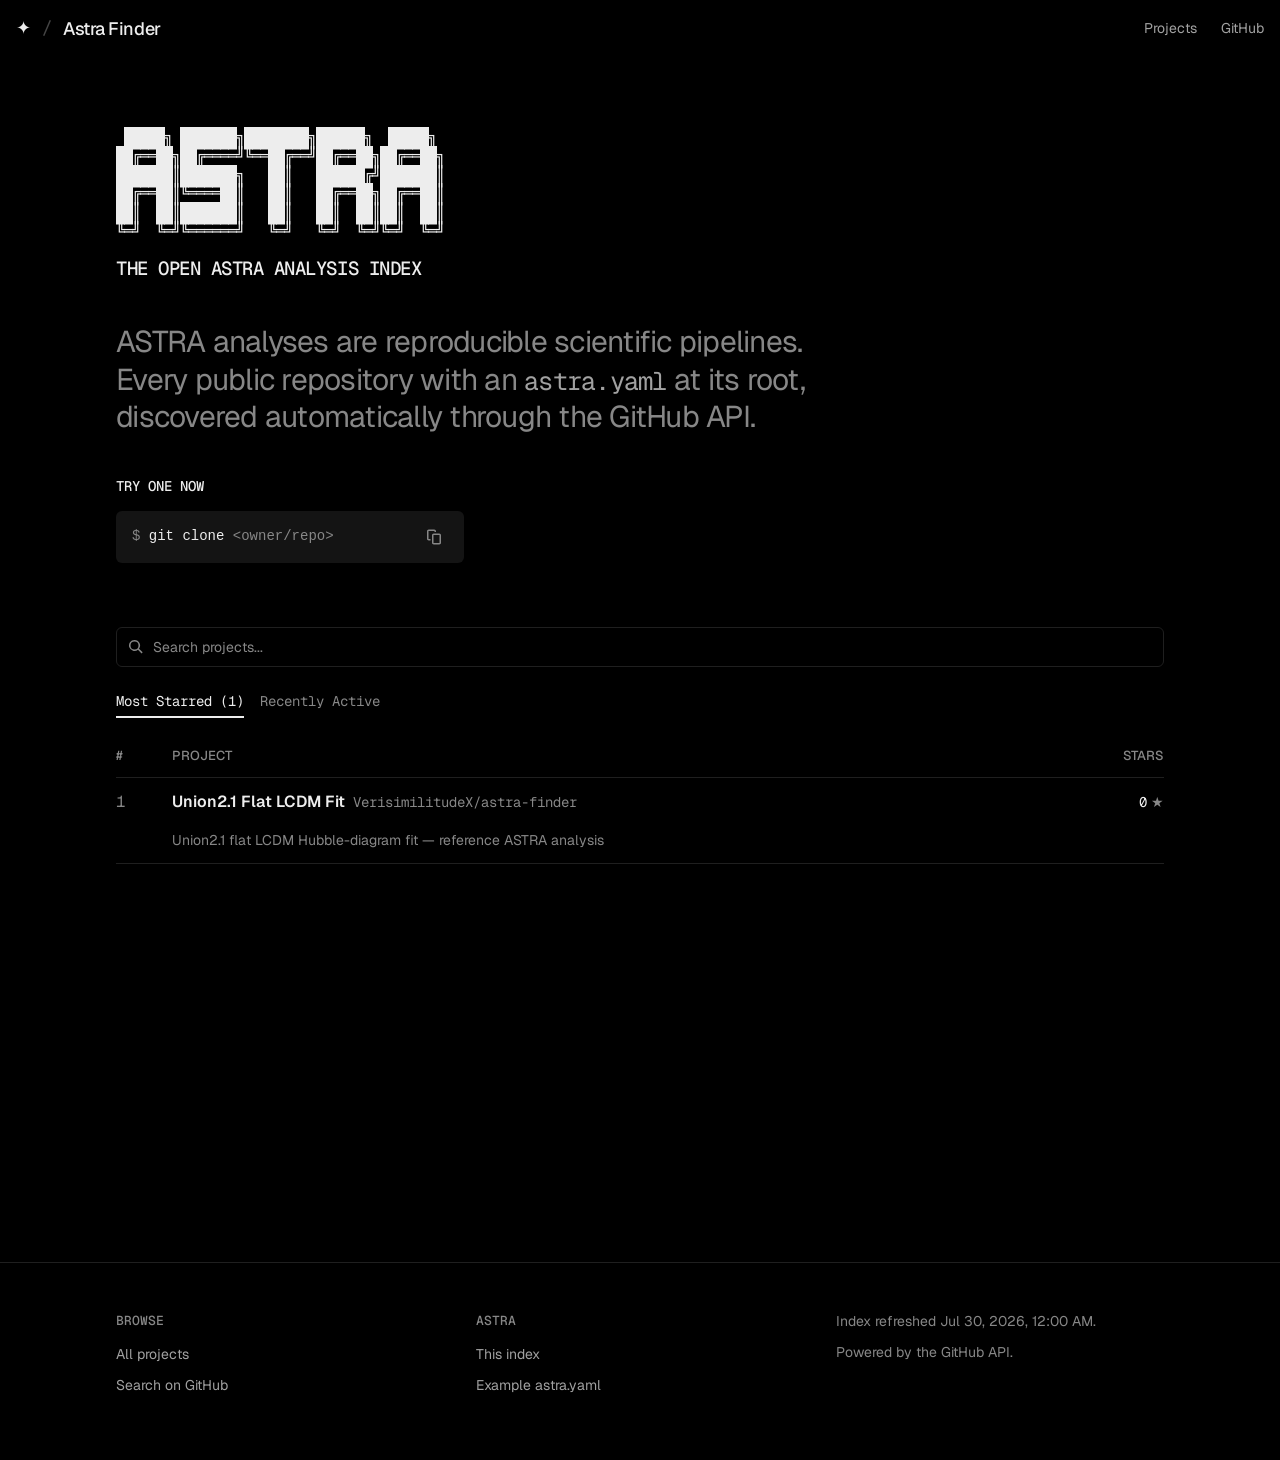
==== site/index.html @ 25e43027 "Add ASTRA Finder: skills.sh-style directory of astra.yaml repos Static site (site/) styled after ski" ====
<!doctype html>
<html lang="en" class="dark">
<head>
  <meta charset="utf-8">
  <meta name="viewport" content="width=device-width, initial-scale=1">
  <title>ASTRA Finder — The Open ASTRA Analysis Index</title>
  <meta name="description" content="Discover every public GitHub repository with an astra.yaml — reproducible, decision-tracked scientific analyses.">
  <link rel="preconnect" href="https://fonts.googleapis.com">
  <link rel="preconnect" href="https://fonts.gstatic.com" crossorigin>
  <link href="https://fonts.googleapis.com/css2?family=Geist:wght@400;500;600;700&family=Geist+Mono:wght@400;500;600&family=Fira+Mono:wght@400;500&display=swap" rel="stylesheet">
  <link rel="stylesheet" href="style.css">
  <link rel="icon" href="data:image/svg+xml,<svg xmlns='http://www.w3.org/2000/svg' viewBox='0 0 16 16'><text y='13' font-size='13'>✦</text></svg>">
</head>
<body>
  <header class="site-header">
    <div class="header-inner">
      <div class="header-left">
        <span class="header-mark" aria-hidden="true">✦</span>
        <span class="header-slash" aria-hidden="true">
          <svg height="16" viewBox="0 0 16 16" width="16"><path fill-rule="evenodd" clip-rule="evenodd" d="M4.01526 15.3939L4.3107 14.7046L10.3107 0.704556L10.6061 0.0151978L11.9849 0.606077L11.6894 1.29544L5.68942 15.2954L5.39398 15.9848L4.01526 15.3939Z" fill="currentColor"></path></svg>
        </span>
        <a class="header-title" href="./">Astra Finder</a>
      </div>
      <nav class="header-nav">
        <a href="#projects">Projects</a>
        <a href="https://github.com/VerisimilitudeX/astra-finder" target="_blank" rel="noopener">GitHub</a>
      </nav>
    </div>
  </header>

  <main class="page">
    <section class="hero">
      <div class="hero-brand">
        <pre class="ascii" aria-label="ASTRA">
 █████╗ ███████╗████████╗██████╗  █████╗
██╔══██╗██╔════╝╚══██╔══╝██╔══██╗██╔══██╗
███████║███████╗   ██║   ██████╔╝███████║
██╔══██║╚════██║   ██║   ██╔══██╗██╔══██║
██║  ██║███████║   ██║   ██║  ██║██║  ██║
╚═╝  ╚═╝╚══════╝   ╚═╝   ╚═╝  ╚═╝╚═╝  ╚═╝</pre>
        <p class="hero-tagline">The Open ASTRA Analysis Index</p>
      </div>

      <p class="hero-description">ASTRA analyses are reproducible scientific pipelines. Every public repository with an <code>astra.yaml</code> at its root, discovered automatically through the GitHub&nbsp;API.</p>

      <div class="hero-try">
        <h2 class="section-label">Try one now</h2>
        <div class="cmd-box" id="cmd-box" title="Copy to clipboard">
          <code><span class="cmd-dollar">$</span><span class="cmd-text">git clone</span><span class="cmd-arg">&lt;owner/repo&gt;</span></code>
          <button class="copy-btn" id="copy-btn" aria-label="Copy to clipboard">
            <svg viewBox="0 0 16 16" height="16" width="16"><path fill="currentColor" fill-rule="evenodd" d="M2.75.5C1.78.5 1 1.28 1 2.25v7.5c0 .97.78 1.75 1.75 1.75H4.5V10H2.75a.25.25 0 0 1-.25-.25v-7.5c0-.14.11-.25.25-.25h5.5c.14 0 .25.11.25.25V3H10v-.75C10 1.28 9.22.5 8.25.5zm5 4C6.78 4.5 6 5.28 6 6.25v7.5c0 .97.78 1.75 1.75 1.75h5.5c.97 0 1.75-.78 1.75-1.75v-7.5c0-.97-.78-1.75-1.75-1.75zM7.5 6.25c0-.14.11-.25.25-.25h5.5c.14 0 .25.11.25.25v7.5q-.02.23-.25.25h-5.5a.25.25 0 0 1-.25-.25z" clip-rule="evenodd"/></svg>
          </button>
        </div>
      </div>
    </section>

    <section class="board" id="projects">
      <div class="search-wrap">
        <svg class="search-icon" viewBox="0 0 16 16" height="16" width="16"><path fill="currentColor" fill-rule="evenodd" d="M6.5 1a5.5 5.5 0 1 0 3.454 9.779l3.634 3.633 1.06-1.06-3.633-3.634A5.5 5.5 0 0 0 6.5 1M2.5 6.5a4 4 0 1 1 8 0 4 4 0 0 1-8 0" clip-rule="evenodd"/></svg>
        <input type="search" id="search" placeholder="Search projects..." autocomplete="off" spellcheck="false">
      </div>

      <div class="tabs" role="tablist">
        <button class="tab active" data-sort="stars" role="tab" aria-selected="true">Most Starred <span id="count-all"></span></button>
        <button class="tab" data-sort="updated" role="tab" aria-selected="false">Recently Active</button>
      </div>

      <div class="board-body">
        <div class="board-head">
          <span class="col-rank">#</span>
          <span class="col-name">Project</span>
          <span class="col-stat">Stars</span>
        </div>
        <ol class="rows" id="rows"></ol>
        <p class="empty" id="empty" hidden>No projects match your search.</p>
      </div>
    </section>
  </main>

  <footer class="site-footer">
    <div class="footer-inner">
      <div class="footer-col">
        <h3>Browse</h3>
        <a href="#projects">All projects</a>
        <a href="https://github.com/search?q=filename%3Aastra.yaml+path%3A%2F&type=code" target="_blank" rel="noopener">Search on GitHub</a>
      </div>
      <div class="footer-col">
        <h3>ASTRA</h3>
        <a href="https://github.com/VerisimilitudeX/astra-finder" target="_blank" rel="noopener">This index</a>
        <a href="https://github.com/VerisimilitudeX/astra-finder/blob/master/astra.yaml" target="_blank" rel="noopener">Example astra.yaml</a>
      </div>
      <div class="footer-col footer-meta">
        <p>Index refreshed <span id="refreshed">—</span>.</p>
        <p>Powered by the GitHub API.</p>
      </div>
    </div>
  </footer>

  <script src="app.js"></script>
</body>
</html>
---- site/style.css ----
/* Geist dark palette (Vercel design system), as used by skills.sh */
:root {
  --bg: #000;
  --fg: #ededed;
  --gray-100: #1a1a1a;
  --gray-200: #1f1f1f;
  --gray-300: #292929;
  --gray-400: #2e2e2e;
  --gray-500: #454545;
  --gray-600: #878787;
  --gray-900: #a1a1a1;
  --border: var(--gray-200);
  --font-sans: "Geist", ui-sans-serif, system-ui, sans-serif;
  --font-mono: "Geist Mono", ui-monospace, SFMono-Regular, Menlo, monospace;
}

* { box-sizing: border-box; }

html { color-scheme: dark; }

body {
  margin: 0;
  background: var(--bg);
  color: var(--fg);
  font-family: var(--font-sans);
  font-size: 16px;
  line-height: 1.5;
  -webkit-font-smoothing: antialiased;
  text-rendering: optimizeLegibility;
}

a { color: inherit; text-decoration: none; }

/* ---------- header ---------- */

.site-header {
  position: sticky;
  top: 0;
  z-index: 50;
  background: var(--bg);
}

.header-inner {
  display: flex;
  height: 56px;
  align-items: center;
  justify-content: space-between;
  padding: 0 16px;
  gap: 24px;
}

.header-left { display: flex; align-items: center; gap: 8px; }

.header-mark { font-size: 18px; line-height: 1; }

.header-slash { color: var(--gray-500); display: inline-flex; }

.header-title {
  font-weight: 500;
  letter-spacing: -0.025em;
  font-size: 18px;
}

.header-nav { display: flex; align-items: center; gap: 24px; }

.header-nav a {
  font-size: 14px;
  color: var(--gray-900);
  transition: color 0.15s ease;
}

.header-nav a:hover { color: var(--fg); }

/* ---------- layout ---------- */

.page {
  max-width: 1080px;
  margin: 0 auto;
  padding: 48px 16px 96px;
}

/* ---------- hero ---------- */

.hero {
  display: flex;
  flex-direction: column;
  gap: 40px;
  padding: 24px 0 64px;
}

.hero-brand { display: flex; flex-direction: column; gap: 14px; }

.ascii {
  margin: 0;
  font-family: "Fira Mono", var(--font-mono);
  font-size: 15px;
  line-height: 125%;
  letter-spacing: -1px;
  color: var(--fg);
  white-space: pre;
  user-select: none;
  animation: fade-up 0.6s ease both;
}

.hero-tagline {
  margin: 0;
  font-family: var(--font-mono);
  font-size: 19px;
  font-weight: 500;
  letter-spacing: -0.025em;
  text-transform: uppercase;
  animation: fade-up 0.6s ease 0.08s both;
}

.hero-description {
  margin: 0;
  max-width: 720px;
  color: var(--gray-600);
  font-size: 30px;
  line-height: 1.25;
  letter-spacing: -0.025em;
  text-wrap: balance;
  animation: fade-up 0.6s ease 0.16s both;
}

.hero-description code {
  font-family: var(--font-mono);
  font-size: 0.85em;
  color: var(--gray-900);
}

.hero-try { animation: fade-up 0.6s ease 0.24s both; }

.section-label {
  margin: 0 0 14px;
  font-family: var(--font-mono);
  font-size: 14px;
  font-weight: 500;
  text-transform: uppercase;
}

.cmd-box {
  background: color-mix(in srgb, var(--gray-100) 80%, transparent);
  border-radius: 6px;
  padding: 12px 16px;
  font-family: var(--font-mono);
  font-size: 14px;
  display: flex;
  align-items: center;
  justify-content: space-between;
  gap: 16px;
  width: 100%;
  max-width: 348px;
  cursor: pointer;
}

.cmd-box code { display: flex; align-items: center; white-space: nowrap; overflow: hidden; }

.cmd-dollar { color: var(--gray-600); }

.cmd-text { margin-left: 1ch; }

.cmd-arg { margin-left: 1ch; color: var(--gray-600); }

.copy-btn {
  display: inline-flex;
  padding: 6px;
  border: 0;
  border-radius: 4px;
  background: none;
  color: var(--gray-600);
  cursor: pointer;
  transition: color 0.15s ease;
}

.copy-btn:hover { color: var(--fg); }

.copy-btn.copied { color: #00bb7f; }

/* ---------- leaderboard ---------- */

.search-wrap {
  position: relative;
  margin-bottom: 24px;
}

.search-icon {
  position: absolute;
  left: 12px;
  top: 50%;
  transform: translateY(-50%);
  color: var(--gray-600);
  pointer-events: none;
}

#search {
  width: 100%;
  background: none;
  border: 1px solid var(--border);
  border-radius: 6px;
  color: var(--fg);
  font-family: var(--font-sans);
  font-size: 14px;
  padding: 10px 12px 10px 36px;
  outline: none;
  transition: border-color 0.15s ease;
}

#search::placeholder { color: var(--gray-600); }

#search:focus { border-color: var(--gray-500); }

.tabs {
  display: flex;
  gap: 16px;
  margin-bottom: 16px;
  font-family: var(--font-mono);
  font-size: 14px;
}

.tab {
  background: none;
  border: 0;
  padding: 0 0 4px;
  font: inherit;
  color: var(--gray-600);
  border-bottom: 2px solid transparent;
  cursor: pointer;
  transition: color 0.15s ease;
}

.tab:hover { color: var(--fg); }

.tab.active {
  color: var(--fg);
  border-bottom-color: var(--fg);
}

.board-body { min-height: 400px; }

.board-head {
  display: grid;
  grid-template-columns: 40px 1fr 96px;
  gap: 16px;
  border-bottom: 1px solid var(--border);
  padding: 12px 0;
  font-size: 13px;
  font-weight: 500;
  text-transform: uppercase;
  color: var(--gray-600);
}

.col-stat { text-align: right; }

.rows { list-style: none; margin: 0; padding: 0; }

.row {
  display: grid;
  grid-template-columns: 40px 1fr 96px;
  gap: 16px;
  align-items: center;
  padding: 12px 0;
  border-bottom: 1px solid var(--border);
  transition: background-color 0.15s ease;
}

.row:hover { background: color-mix(in srgb, var(--gray-100) 30%, transparent); }

.row-rank {
  font-family: var(--font-mono);
  color: var(--gray-600);
}

.row-main { min-width: 0; display: flex; align-items: baseline; gap: 8px; }

.row-name {
  margin: 0;
  font-size: 16px;
  font-weight: 600;
  white-space: nowrap;
  overflow: hidden;
  text-overflow: ellipsis;
}

.row-repo {
  margin: 0;
  font-family: var(--font-mono);
  font-size: 14px;
  color: var(--gray-600);
  white-space: nowrap;
  overflow: hidden;
  text-overflow: ellipsis;
}

.row-desc {
  grid-column: 2;
  margin: 0;
  font-size: 14px;
  color: var(--gray-600);
  white-space: nowrap;
  overflow: hidden;
  text-overflow: ellipsis;
}

.row-stat {
  font-family: var(--font-mono);
  font-size: 14px;
  text-align: right;
  color: var(--fg);
}

.row-stat .unit { color: var(--gray-600); margin-left: 0.5ch; }

.empty {
  padding: 48px 0;
  text-align: center;
  color: var(--gray-600);
  font-family: var(--font-mono);
  font-size: 14px;
}

/* ---------- footer ---------- */

.site-footer {
  border-top: 1px solid var(--border);
  margin-top: 32px;
}

.footer-inner {
  max-width: 1080px;
  margin: 0 auto;
  padding: 48px 16px 64px;
  display: grid;
  grid-template-columns: repeat(auto-fit, minmax(180px, 1fr));
  gap: 32px;
}

.footer-col { display: flex; flex-direction: column; gap: 10px; }

.footer-col h3 {
  margin: 0 0 4px;
  font-size: 13px;
  font-weight: 500;
  text-transform: uppercase;
  color: var(--gray-600);
  font-family: var(--font-mono);
}

.footer-col a {
  font-size: 14px;
  color: var(--gray-900);
  transition: color 0.15s ease;
}

.footer-col a:hover { color: var(--fg); }

.footer-meta p { margin: 0; font-size: 14px; color: var(--gray-600); }

/* ---------- motion ---------- */

@keyframes fade-up {
  from { opacity: 0; transform: translateY(8px); }
  to { opacity: 1; transform: none; }
}

@media (prefers-reduced-motion: reduce) {
  .ascii, .hero-tagline, .hero-description, .hero-try { animation: none; }
}

/* ---------- responsive ---------- */

@media (max-width: 640px) {
  .ascii { font-size: 9px; }
  .hero-tagline { font-size: 15px; }
  .hero-description { font-size: 22px; }
  .board-head { display: none; }
  .row { grid-template-columns: 28px 1fr 64px; gap: 12px; }
  .row-main { flex-direction: column; gap: 2px; }
}
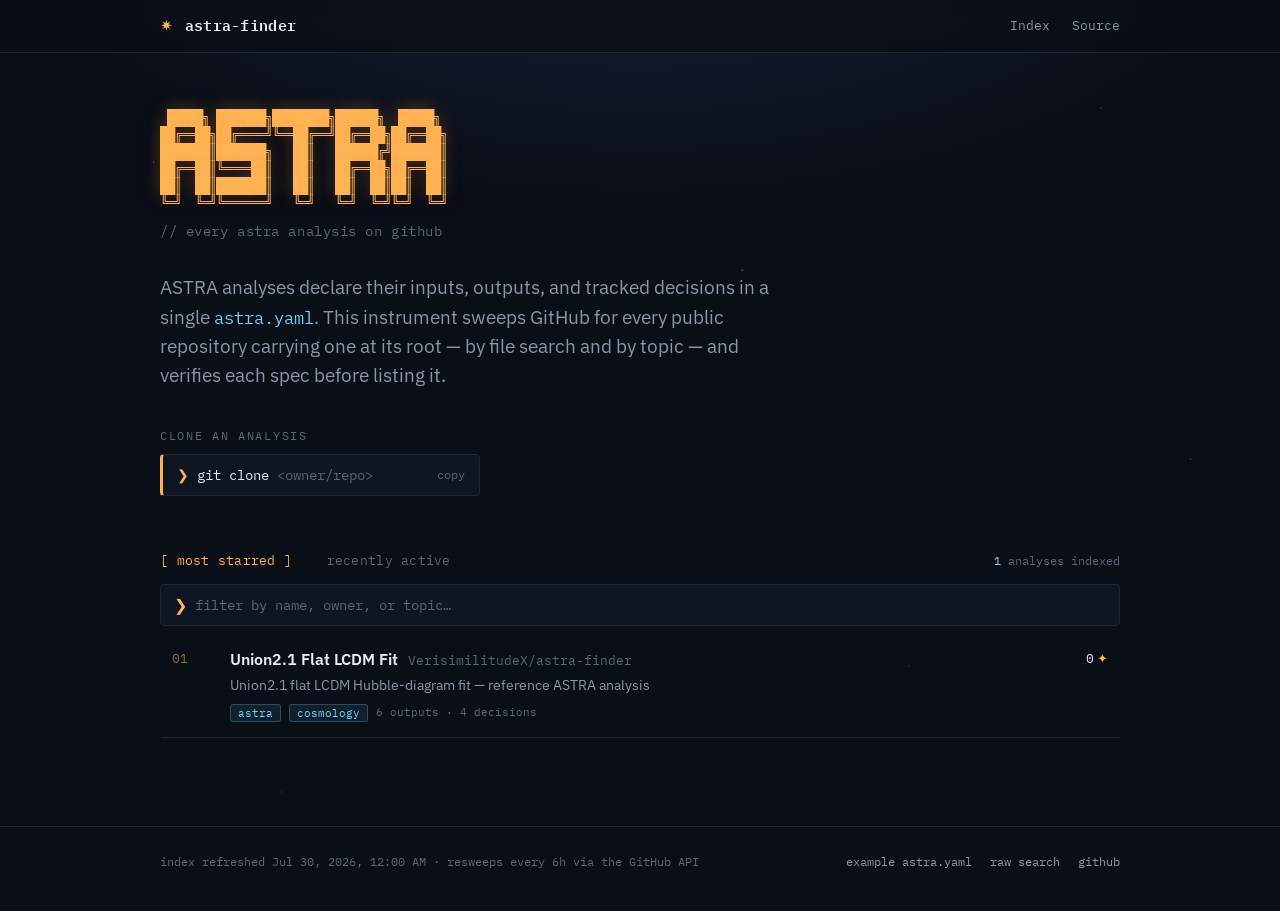
==== commit abbf2113: "Redesign with original identity; add GitHub topics support Replace the Vercel-derived look with an o" ====
--- a/site/index.html
+++ b/site/index.html
@@ -1,98 +1,76 @@
 <!doctype html>
-<html lang="en" class="dark">
+<html lang="en">
 <head>
   <meta charset="utf-8">
   <meta name="viewport" content="width=device-width, initial-scale=1">
-  <title>ASTRA Finder — The Open ASTRA Analysis Index</title>
-  <meta name="description" content="Discover every public GitHub repository with an astra.yaml — reproducible, decision-tracked scientific analyses.">
+  <title>ASTRA Finder — every ASTRA analysis on GitHub</title>
+  <meta name="description" content="A sweep of GitHub for every public repository carrying an astra.yaml at its root — reproducible, decision-tracked scientific analyses.">
   <link rel="preconnect" href="https://fonts.googleapis.com">
   <link rel="preconnect" href="https://fonts.gstatic.com" crossorigin>
-  <link href="https://fonts.googleapis.com/css2?family=Geist:wght@400;500;600;700&family=Geist+Mono:wght@400;500;600&family=Fira+Mono:wght@400;500&display=swap" rel="stylesheet">
+  <link href="https://fonts.googleapis.com/css2?family=IBM+Plex+Mono:wght@400;500;600&family=IBM+Plex+Sans:wght@400;500;600&display=swap" rel="stylesheet">
   <link rel="stylesheet" href="style.css">
-  <link rel="icon" href="data:image/svg+xml,<svg xmlns='http://www.w3.org/2000/svg' viewBox='0 0 16 16'><text y='13' font-size='13'>✦</text></svg>">
+  <link rel="icon" href="data:image/svg+xml,<svg xmlns='http://www.w3.org/2000/svg' viewBox='0 0 16 16'><text y='13' font-size='13'>✴</text></svg>">
 </head>
 <body>
   <header class="site-header">
     <div class="header-inner">
-      <div class="header-left">
-        <span class="header-mark" aria-hidden="true">✦</span>
-        <span class="header-slash" aria-hidden="true">
-          <svg height="16" viewBox="0 0 16 16" width="16"><path fill-rule="evenodd" clip-rule="evenodd" d="M4.01526 15.3939L4.3107 14.7046L10.3107 0.704556L10.6061 0.0151978L11.9849 0.606077L11.6894 1.29544L5.68942 15.2954L5.39398 15.9848L4.01526 15.3939Z" fill="currentColor"></path></svg>
-        </span>
-        <a class="header-title" href="./">Astra Finder</a>
-      </div>
+      <a class="wordmark" href="./"><span class="wordmark-glyph">✴</span> astra-finder</a>
       <nav class="header-nav">
-        <a href="#projects">Projects</a>
-        <a href="https://github.com/VerisimilitudeX/astra-finder" target="_blank" rel="noopener">GitHub</a>
+        <a href="#observations">Index</a>
+        <a href="https://github.com/VerisimilitudeX/astra-finder" target="_blank" rel="noopener">Source</a>
       </nav>
     </div>
   </header>
 
   <main class="page">
     <section class="hero">
-      <div class="hero-brand">
-        <pre class="ascii" aria-label="ASTRA">
+      <pre class="ascii" aria-label="ASTRA">
  █████╗ ███████╗████████╗██████╗  █████╗
 ██╔══██╗██╔════╝╚══██╔══╝██╔══██╗██╔══██╗
 ███████║███████╗   ██║   ██████╔╝███████║
 ██╔══██║╚════██║   ██║   ██╔══██╗██╔══██║
 ██║  ██║███████║   ██║   ██║  ██║██║  ██║
 ╚═╝  ╚═╝╚══════╝   ╚═╝   ╚═╝  ╚═╝╚═╝  ╚═╝</pre>
-        <p class="hero-tagline">The Open ASTRA Analysis Index</p>
-      </div>
+      <p class="hero-tagline">// every astra analysis on github</p>
 
-      <p class="hero-description">ASTRA analyses are reproducible scientific pipelines. Every public repository with an <code>astra.yaml</code> at its root, discovered automatically through the GitHub&nbsp;API.</p>
+      <p class="hero-description">ASTRA analyses declare their inputs, outputs, and tracked decisions in a single <code>astra.yaml</code>. This instrument sweeps GitHub for every public repository carrying one at its root — by file search and by topic — and verifies each spec before listing it.</p>
 
-      <div class="hero-try">
-        <h2 class="section-label">Try one now</h2>
-        <div class="cmd-box" id="cmd-box" title="Copy to clipboard">
-          <code><span class="cmd-dollar">$</span><span class="cmd-text">git clone</span><span class="cmd-arg">&lt;owner/repo&gt;</span></code>
-          <button class="copy-btn" id="copy-btn" aria-label="Copy to clipboard">
-            <svg viewBox="0 0 16 16" height="16" width="16"><path fill="currentColor" fill-rule="evenodd" d="M2.75.5C1.78.5 1 1.28 1 2.25v7.5c0 .97.78 1.75 1.75 1.75H4.5V10H2.75a.25.25 0 0 1-.25-.25v-7.5c0-.14.11-.25.25-.25h5.5c.14 0 .25.11.25.25V3H10v-.75C10 1.28 9.22.5 8.25.5zm5 4C6.78 4.5 6 5.28 6 6.25v7.5c0 .97.78 1.75 1.75 1.75h5.5c.97 0 1.75-.78 1.75-1.75v-7.5c0-.97-.78-1.75-1.75-1.75zM7.5 6.25c0-.14.11-.25.25-.25h5.5c.14 0 .25.11.25.25v7.5q-.02.23-.25.25h-5.5a.25.25 0 0 1-.25-.25z" clip-rule="evenodd"/></svg>
-          </button>
-        </div>
+      <div class="hero-clone">
+        <span class="clone-label">clone an analysis</span>
+        <button class="cmd-box" id="cmd-box" title="Copy to clipboard">
+          <code><span class="cmd-prompt">❯</span> git clone <span class="cmd-arg">&lt;owner/repo&gt;</span></code>
+          <span class="copy-hint" id="copy-hint">copy</span>
+        </button>
       </div>
     </section>
 
-    <section class="board" id="projects">
-      <div class="search-wrap">
-        <svg class="search-icon" viewBox="0 0 16 16" height="16" width="16"><path fill="currentColor" fill-rule="evenodd" d="M6.5 1a5.5 5.5 0 1 0 3.454 9.779l3.634 3.633 1.06-1.06-3.633-3.634A5.5 5.5 0 0 0 6.5 1M2.5 6.5a4 4 0 1 1 8 0 4 4 0 0 1-8 0" clip-rule="evenodd"/></svg>
-        <input type="search" id="search" placeholder="Search projects..." autocomplete="off" spellcheck="false">
+    <section class="board" id="observations">
+      <div class="board-bar">
+        <div class="tabs" role="tablist">
+          <button class="tab active" data-sort="stars" role="tab" aria-selected="true">most starred</button>
+          <button class="tab" data-sort="updated" role="tab" aria-selected="false">recently active</button>
+        </div>
+        <span class="board-count"><span id="count-all">0</span> analyses indexed</span>
       </div>
 
-      <div class="tabs" role="tablist">
-        <button class="tab active" data-sort="stars" role="tab" aria-selected="true">Most Starred <span id="count-all"></span></button>
-        <button class="tab" data-sort="updated" role="tab" aria-selected="false">Recently Active</button>
+      <div class="search-wrap">
+        <span class="search-prompt" aria-hidden="true">❯</span>
+        <input type="search" id="search" placeholder="filter by name, owner, or topic…" autocomplete="off" spellcheck="false">
       </div>
 
-      <div class="board-body">
-        <div class="board-head">
-          <span class="col-rank">#</span>
-          <span class="col-name">Project</span>
-          <span class="col-stat">Stars</span>
-        </div>
-        <ol class="rows" id="rows"></ol>
-        <p class="empty" id="empty" hidden>No projects match your search.</p>
-      </div>
+      <ol class="rows" id="rows"></ol>
+      <p class="empty" id="empty" hidden>no analyses match — clear the filter to see the full index.</p>
     </section>
   </main>
 
   <footer class="site-footer">
     <div class="footer-inner">
-      <div class="footer-col">
-        <h3>Browse</h3>
-        <a href="#projects">All projects</a>
-        <a href="https://github.com/search?q=filename%3Aastra.yaml+path%3A%2F&type=code" target="_blank" rel="noopener">Search on GitHub</a>
-      </div>
-      <div class="footer-col">
-        <h3>ASTRA</h3>
-        <a href="https://github.com/VerisimilitudeX/astra-finder" target="_blank" rel="noopener">This index</a>
-        <a href="https://github.com/VerisimilitudeX/astra-finder/blob/master/astra.yaml" target="_blank" rel="noopener">Example astra.yaml</a>
-      </div>
-      <div class="footer-col footer-meta">
-        <p>Index refreshed <span id="refreshed">—</span>.</p>
-        <p>Powered by the GitHub API.</p>
-      </div>
+      <span>index refreshed <span id="refreshed">—</span> · resweeps every 6h via the GitHub API</span>
+      <span class="footer-links">
+        <a href="https://github.com/VerisimilitudeX/astra-finder/blob/master/astra.yaml" target="_blank" rel="noopener">example astra.yaml</a>
+        <a href="https://github.com/search?q=filename%3Aastra.yaml+path%3A%2F&type=code" target="_blank" rel="noopener">raw search</a>
+        <a href="https://github.com/VerisimilitudeX/astra-finder" target="_blank" rel="noopener">github</a>
+      </span>
     </div>
   </footer>
 
--- a/site/style.css
+++ b/site/style.css
@@ -1,35 +1,47 @@
-/* Geist dark palette (Vercel design system), as used by skills.sh */
+/* ASTRA Finder — observatory-terminal aesthetic.
+   Deep-space navy, amber signal accent, IBM Plex type. */
 :root {
-  --bg: #000;
-  --fg: #ededed;
-  --gray-100: #1a1a1a;
-  --gray-200: #1f1f1f;
-  --gray-300: #292929;
-  --gray-400: #2e2e2e;
-  --gray-500: #454545;
-  --gray-600: #878787;
-  --gray-900: #a1a1a1;
-  --border: var(--gray-200);
-  --font-sans: "Geist", ui-sans-serif, system-ui, sans-serif;
-  --font-mono: "Geist Mono", ui-monospace, SFMono-Regular, Menlo, monospace;
+  --bg: #0a0e17;
+  --panel: #0f1522;
+  --panel-2: #131b2c;
+  --ink: #e8edf4;
+  --muted: #8b96a8;
+  --faint: #5b6678;
+  --line: #1d2537;
+  --accent: #ffb454;
+  --accent-dim: #8a6a3a;
+  --cyan: #6cd3ff;
+  --mono: "IBM Plex Mono", ui-monospace, SFMono-Regular, Menlo, monospace;
+  --sans: "IBM Plex Sans", ui-sans-serif, system-ui, sans-serif;
 }
 
 * { box-sizing: border-box; }
 
-html { color-scheme: dark; }
+html { color-scheme: dark; scroll-behavior: smooth; }
 
 body {
   margin: 0;
-  background: var(--bg);
-  color: var(--fg);
-  font-family: var(--font-sans);
+  color: var(--ink);
+  font-family: var(--sans);
   font-size: 16px;
-  line-height: 1.5;
+  line-height: 1.55;
   -webkit-font-smoothing: antialiased;
-  text-rendering: optimizeLegibility;
+  background:
+    radial-gradient(1px 1px at 12% 18%, #ffffff66 0, transparent 100%),
+    radial-gradient(1px 1px at 34% 62%, #ffffff40 0, transparent 100%),
+    radial-gradient(1.5px 1.5px at 58% 30%, #ffffff4d 0, transparent 100%),
+    radial-gradient(1px 1px at 71% 74%, #ffffff33 0, transparent 100%),
+    radial-gradient(1px 1px at 86% 12%, #ffffff59 0, transparent 100%),
+    radial-gradient(1.5px 1.5px at 93% 51%, #ffffff35 0, transparent 100%),
+    radial-gradient(1px 1px at 22% 88%, #ffffff38 0, transparent 100%),
+    radial-gradient(900px 420px at 50% -10%, #16213a 0, transparent 70%),
+    var(--bg);
+  background-attachment: fixed;
 }
 
 a { color: inherit; text-decoration: none; }
+
+code { font-family: var(--mono); }
 
 /* ---------- header ---------- */
 
@@ -37,324 +49,339 @@
   position: sticky;
   top: 0;
   z-index: 50;
-  background: var(--bg);
+  border-bottom: 1px solid var(--line);
+  background: color-mix(in srgb, var(--bg) 86%, transparent);
+  backdrop-filter: blur(6px);
 }
 
 .header-inner {
-  display: flex;
-  height: 56px;
+  max-width: 1000px;
+  margin: 0 auto;
+  display: flex;
+  height: 52px;
   align-items: center;
   justify-content: space-between;
-  padding: 0 16px;
-  gap: 24px;
-}
-
-.header-left { display: flex; align-items: center; gap: 8px; }
-
-.header-mark { font-size: 18px; line-height: 1; }
-
-.header-slash { color: var(--gray-500); display: inline-flex; }
-
-.header-title {
-  font-weight: 500;
-  letter-spacing: -0.025em;
-  font-size: 18px;
-}
-
-.header-nav { display: flex; align-items: center; gap: 24px; }
+  padding: 0 20px;
+}
+
+.wordmark {
+  font-family: var(--mono);
+  font-weight: 600;
+  font-size: 15px;
+  letter-spacing: 0.02em;
+}
+
+.wordmark-glyph { color: var(--accent); margin-right: 2px; }
+
+.header-nav { display: flex; gap: 22px; }
 
 .header-nav a {
+  font-family: var(--mono);
+  font-size: 13px;
+  color: var(--muted);
+  transition: color 0.15s ease;
+}
+
+.header-nav a:hover { color: var(--accent); }
+
+/* ---------- layout ---------- */
+
+.page {
+  max-width: 1000px;
+  margin: 0 auto;
+  padding: 56px 20px 88px;
+}
+
+/* ---------- hero ---------- */
+
+.hero { padding-bottom: 56px; }
+
+.ascii {
+  margin: 0 0 10px;
+  font-family: var(--mono);
   font-size: 14px;
-  color: var(--gray-900);
-  transition: color 0.15s ease;
-}
-
-.header-nav a:hover { color: var(--fg); }
-
-/* ---------- layout ---------- */
-
-.page {
-  max-width: 1080px;
-  margin: 0 auto;
-  padding: 48px 16px 96px;
-}
-
-/* ---------- hero ---------- */
-
-.hero {
-  display: flex;
-  flex-direction: column;
-  gap: 40px;
-  padding: 24px 0 64px;
-}
-
-.hero-brand { display: flex; flex-direction: column; gap: 14px; }
-
-.ascii {
-  margin: 0;
-  font-family: "Fira Mono", var(--font-mono);
-  font-size: 15px;
-  line-height: 125%;
+  line-height: 1.22;
   letter-spacing: -1px;
-  color: var(--fg);
+  color: var(--accent);
+  text-shadow: 0 0 22px rgba(255, 180, 84, 0.28);
   white-space: pre;
   user-select: none;
-  animation: fade-up 0.6s ease both;
+  animation: fade-up 0.5s ease both;
 }
 
 .hero-tagline {
-  margin: 0;
-  font-family: var(--font-mono);
+  margin: 0 0 30px;
+  font-family: var(--mono);
+  font-size: 14px;
+  color: var(--faint);
+  letter-spacing: 0.04em;
+  animation: fade-up 0.5s ease 0.07s both;
+}
+
+.hero-description {
+  margin: 0 0 36px;
+  max-width: 640px;
   font-size: 19px;
-  font-weight: 500;
-  letter-spacing: -0.025em;
+  color: var(--muted);
+  animation: fade-up 0.5s ease 0.14s both;
+}
+
+.hero-description code {
+  color: var(--cyan);
+  font-size: 0.88em;
+}
+
+.hero-clone {
+  display: flex;
+  flex-direction: column;
+  gap: 8px;
+  animation: fade-up 0.5s ease 0.21s both;
+}
+
+.clone-label {
+  font-family: var(--mono);
+  font-size: 12px;
   text-transform: uppercase;
-  animation: fade-up 0.6s ease 0.08s both;
-}
-
-.hero-description {
-  margin: 0;
-  max-width: 720px;
-  color: var(--gray-600);
-  font-size: 30px;
-  line-height: 1.25;
-  letter-spacing: -0.025em;
-  text-wrap: balance;
-  animation: fade-up 0.6s ease 0.16s both;
-}
-
-.hero-description code {
-  font-family: var(--font-mono);
-  font-size: 0.85em;
-  color: var(--gray-900);
-}
-
-.hero-try { animation: fade-up 0.6s ease 0.24s both; }
-
-.section-label {
-  margin: 0 0 14px;
-  font-family: var(--font-mono);
-  font-size: 14px;
-  font-weight: 500;
-  text-transform: uppercase;
+  letter-spacing: 0.14em;
+  color: var(--faint);
 }
 
 .cmd-box {
-  background: color-mix(in srgb, var(--gray-100) 80%, transparent);
-  border-radius: 6px;
-  padding: 12px 16px;
-  font-family: var(--font-mono);
-  font-size: 14px;
-  display: flex;
+  display: inline-flex;
   align-items: center;
   justify-content: space-between;
+  gap: 20px;
+  width: fit-content;
+  min-width: 320px;
+  background: var(--panel);
+  border: 1px solid var(--line);
+  border-left: 3px solid var(--accent);
+  border-radius: 4px;
+  padding: 11px 14px;
+  font-family: var(--mono);
+  font-size: 14px;
+  color: var(--ink);
+  cursor: pointer;
+  transition: border-color 0.15s ease, background 0.15s ease;
+}
+
+.cmd-box:hover { background: var(--panel-2); }
+
+.cmd-prompt { color: var(--accent); }
+
+.cmd-arg { color: var(--faint); }
+
+.copy-hint {
+  font-size: 12px;
+  color: var(--faint);
+  transition: color 0.15s ease;
+}
+
+.cmd-box:hover .copy-hint { color: var(--accent); }
+
+.copy-hint.copied { color: var(--cyan); }
+
+/* ---------- board ---------- */
+
+.board-bar {
+  display: flex;
+  align-items: baseline;
+  justify-content: space-between;
   gap: 16px;
-  width: 100%;
-  max-width: 348px;
-  cursor: pointer;
-}
-
-.cmd-box code { display: flex; align-items: center; white-space: nowrap; overflow: hidden; }
-
-.cmd-dollar { color: var(--gray-600); }
-
-.cmd-text { margin-left: 1ch; }
-
-.cmd-arg { margin-left: 1ch; color: var(--gray-600); }
-
-.copy-btn {
-  display: inline-flex;
-  padding: 6px;
-  border: 0;
-  border-radius: 4px;
-  background: none;
-  color: var(--gray-600);
-  cursor: pointer;
-  transition: color 0.15s ease;
-}
-
-.copy-btn:hover { color: var(--fg); }
-
-.copy-btn.copied { color: #00bb7f; }
-
-/* ---------- leaderboard ---------- */
-
-.search-wrap {
-  position: relative;
-  margin-bottom: 24px;
-}
-
-.search-icon {
-  position: absolute;
-  left: 12px;
-  top: 50%;
-  transform: translateY(-50%);
-  color: var(--gray-600);
-  pointer-events: none;
-}
-
-#search {
-  width: 100%;
-  background: none;
-  border: 1px solid var(--border);
-  border-radius: 6px;
-  color: var(--fg);
-  font-family: var(--font-sans);
-  font-size: 14px;
-  padding: 10px 12px 10px 36px;
-  outline: none;
-  transition: border-color 0.15s ease;
-}
-
-#search::placeholder { color: var(--gray-600); }
-
-#search:focus { border-color: var(--gray-500); }
-
-.tabs {
-  display: flex;
-  gap: 16px;
-  margin-bottom: 16px;
-  font-family: var(--font-mono);
-  font-size: 14px;
-}
+  margin-bottom: 14px;
+  flex-wrap: wrap;
+}
+
+.tabs { display: flex; gap: 18px; }
 
 .tab {
   background: none;
   border: 0;
-  padding: 0 0 4px;
-  font: inherit;
-  color: var(--gray-600);
-  border-bottom: 2px solid transparent;
+  padding: 0;
+  font-family: var(--mono);
+  font-size: 13px;
+  letter-spacing: 0.02em;
+  color: var(--faint);
   cursor: pointer;
   transition: color 0.15s ease;
 }
 
-.tab:hover { color: var(--fg); }
-
-.tab.active {
-  color: var(--fg);
-  border-bottom-color: var(--fg);
-}
-
-.board-body { min-height: 400px; }
-
-.board-head {
-  display: grid;
-  grid-template-columns: 40px 1fr 96px;
-  gap: 16px;
-  border-bottom: 1px solid var(--border);
-  padding: 12px 0;
-  font-size: 13px;
-  font-weight: 500;
-  text-transform: uppercase;
-  color: var(--gray-600);
-}
-
-.col-stat { text-align: right; }
+.tab::before { content: "[ "; opacity: 0; }
+.tab::after { content: " ]"; opacity: 0; }
+
+.tab:hover { color: var(--muted); }
+
+.tab.active { color: var(--accent); }
+.tab.active::before, .tab.active::after { opacity: 1; }
+
+.board-count {
+  font-family: var(--mono);
+  font-size: 12px;
+  color: var(--faint);
+}
+
+.board-count span { color: var(--cyan); }
+
+.search-wrap {
+  position: relative;
+  margin-bottom: 6px;
+}
+
+.search-prompt {
+  position: absolute;
+  left: 14px;
+  top: 50%;
+  transform: translateY(-50%);
+  font-family: var(--mono);
+  color: var(--accent);
+  pointer-events: none;
+}
+
+#search {
+  width: 100%;
+  background: var(--panel);
+  border: 1px solid var(--line);
+  border-radius: 4px;
+  color: var(--ink);
+  font-family: var(--mono);
+  font-size: 14px;
+  padding: 11px 14px 11px 34px;
+  outline: none;
+  transition: border-color 0.15s ease;
+}
+
+#search::placeholder { color: var(--faint); }
+
+#search:focus { border-color: var(--accent-dim); }
+
+/* ---------- rows ---------- */
 
 .rows { list-style: none; margin: 0; padding: 0; }
 
 .row {
   display: grid;
-  grid-template-columns: 40px 1fr 96px;
-  gap: 16px;
-  align-items: center;
-  padding: 12px 0;
-  border-bottom: 1px solid var(--border);
-  transition: background-color 0.15s ease;
-}
-
-.row:hover { background: color-mix(in srgb, var(--gray-100) 30%, transparent); }
+  grid-template-columns: 44px 1fr auto;
+  gap: 14px;
+  padding: 15px 12px 15px 9px;
+  border-bottom: 1px solid var(--line);
+  border-left: 3px solid transparent;
+  transition: background 0.15s ease, border-left-color 0.15s ease;
+}
+
+.row:hover {
+  background: color-mix(in srgb, var(--panel) 65%, transparent);
+  border-left-color: var(--accent);
+}
 
 .row-rank {
-  font-family: var(--font-mono);
-  color: var(--gray-600);
-}
-
-.row-main { min-width: 0; display: flex; align-items: baseline; gap: 8px; }
+  font-family: var(--mono);
+  font-size: 13px;
+  color: var(--accent-dim);
+  padding-top: 2px;
+}
+
+.row-main { min-width: 0; }
+
+.row-title {
+  display: flex;
+  align-items: baseline;
+  gap: 10px;
+  flex-wrap: wrap;
+}
 
 .row-name {
   margin: 0;
   font-size: 16px;
   font-weight: 600;
+}
+
+.row-repo {
+  font-family: var(--mono);
+  font-size: 13px;
+  color: var(--faint);
+}
+
+.row-desc {
+  margin: 3px 0 0;
+  font-size: 14px;
+  color: var(--muted);
+  overflow: hidden;
+  display: -webkit-box;
+  -webkit-line-clamp: 1;
+  -webkit-box-orient: vertical;
+}
+
+.row-meta {
+  display: flex;
+  align-items: center;
+  gap: 8px;
+  flex-wrap: wrap;
+  margin-top: 7px;
+}
+
+.chip {
+  font-family: var(--mono);
+  font-size: 11px;
+  color: var(--cyan);
+  background: color-mix(in srgb, var(--cyan) 9%, transparent);
+  border: 1px solid color-mix(in srgb, var(--cyan) 25%, transparent);
+  border-radius: 3px;
+  padding: 1px 7px;
+  cursor: pointer;
+  transition: background 0.15s ease;
+}
+
+.chip:hover { background: color-mix(in srgb, var(--cyan) 18%, transparent); }
+
+.spec-note {
+  font-family: var(--mono);
+  font-size: 11px;
+  color: var(--faint);
+}
+
+.row-stat {
+  font-family: var(--mono);
+  font-size: 13px;
+  color: var(--ink);
+  text-align: right;
+  padding-top: 2px;
   white-space: nowrap;
-  overflow: hidden;
-  text-overflow: ellipsis;
-}
-
-.row-repo {
-  margin: 0;
-  font-family: var(--font-mono);
-  font-size: 14px;
-  color: var(--gray-600);
-  white-space: nowrap;
-  overflow: hidden;
-  text-overflow: ellipsis;
-}
-
-.row-desc {
-  grid-column: 2;
-  margin: 0;
-  font-size: 14px;
-  color: var(--gray-600);
-  white-space: nowrap;
-  overflow: hidden;
-  text-overflow: ellipsis;
-}
-
-.row-stat {
-  font-family: var(--font-mono);
-  font-size: 14px;
-  text-align: right;
-  color: var(--fg);
-}
-
-.row-stat .unit { color: var(--gray-600); margin-left: 0.5ch; }
+}
+
+.row-stat .unit { color: var(--accent); margin-left: 3px; }
 
 .empty {
-  padding: 48px 0;
+  padding: 44px 0;
   text-align: center;
-  color: var(--gray-600);
-  font-family: var(--font-mono);
-  font-size: 14px;
+  font-family: var(--mono);
+  font-size: 13px;
+  color: var(--faint);
 }
 
 /* ---------- footer ---------- */
 
 .site-footer {
-  border-top: 1px solid var(--border);
-  margin-top: 32px;
+  border-top: 1px solid var(--line);
 }
 
 .footer-inner {
-  max-width: 1080px;
+  max-width: 1000px;
   margin: 0 auto;
-  padding: 48px 16px 64px;
-  display: grid;
-  grid-template-columns: repeat(auto-fit, minmax(180px, 1fr));
-  gap: 32px;
-}
-
-.footer-col { display: flex; flex-direction: column; gap: 10px; }
-
-.footer-col h3 {
-  margin: 0 0 4px;
-  font-size: 13px;
-  font-weight: 500;
-  text-transform: uppercase;
-  color: var(--gray-600);
-  font-family: var(--font-mono);
-}
-
-.footer-col a {
-  font-size: 14px;
-  color: var(--gray-900);
-  transition: color 0.15s ease;
-}
-
-.footer-col a:hover { color: var(--fg); }
-
-.footer-meta p { margin: 0; font-size: 14px; color: var(--gray-600); }
+  padding: 26px 20px 40px;
+  display: flex;
+  justify-content: space-between;
+  gap: 16px;
+  flex-wrap: wrap;
+  font-family: var(--mono);
+  font-size: 12px;
+  color: var(--faint);
+}
+
+.footer-links { display: flex; gap: 18px; }
+
+.footer-links a { color: var(--muted); transition: color 0.15s ease; }
+
+.footer-links a:hover { color: var(--accent); }
 
 /* ---------- motion ---------- */
 
@@ -364,16 +391,14 @@
 }
 
 @media (prefers-reduced-motion: reduce) {
-  .ascii, .hero-tagline, .hero-description, .hero-try { animation: none; }
+  .ascii, .hero-tagline, .hero-description, .hero-clone { animation: none; }
 }
 
 /* ---------- responsive ---------- */
 
 @media (max-width: 640px) {
-  .ascii { font-size: 9px; }
-  .hero-tagline { font-size: 15px; }
-  .hero-description { font-size: 22px; }
-  .board-head { display: none; }
-  .row { grid-template-columns: 28px 1fr 64px; gap: 12px; }
-  .row-main { flex-direction: column; gap: 2px; }
-}
+  .ascii { font-size: 8.5px; }
+  .hero-description { font-size: 16px; }
+  .cmd-box { min-width: 0; width: 100%; }
+  .row { grid-template-columns: 30px 1fr auto; gap: 10px; }
+}
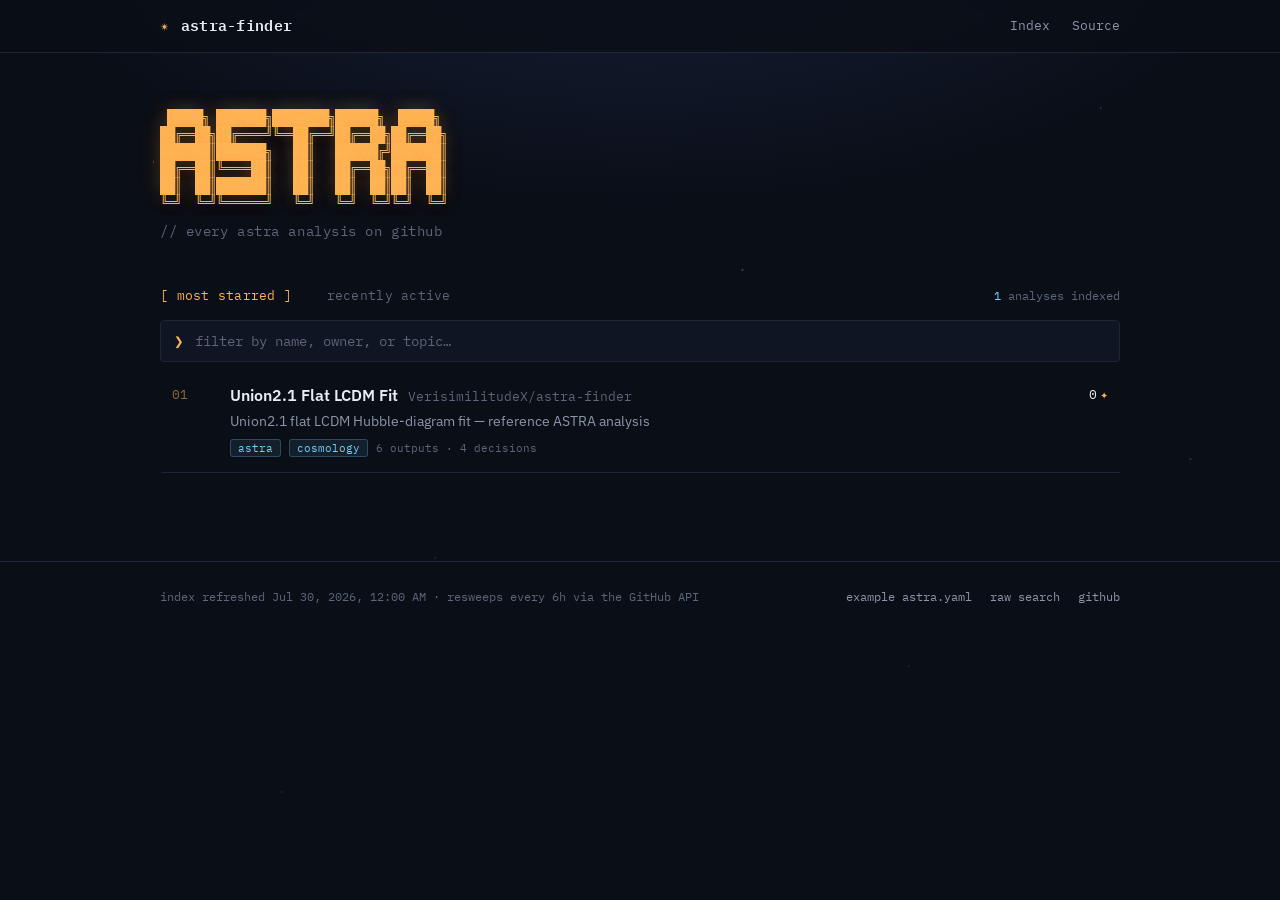
==== commit ad85d00f: "Trim hero: drop description paragraph and clone command box Co-Authored-By: Claude Fable 5 <noreply@" ====
--- a/site/index.html
+++ b/site/index.html
@@ -32,16 +32,6 @@
 ██║  ██║███████║   ██║   ██║  ██║██║  ██║
 ╚═╝  ╚═╝╚══════╝   ╚═╝   ╚═╝  ╚═╝╚═╝  ╚═╝</pre>
       <p class="hero-tagline">// every astra analysis on github</p>
-
-      <p class="hero-description">ASTRA analyses declare their inputs, outputs, and tracked decisions in a single <code>astra.yaml</code>. This instrument sweeps GitHub for every public repository carrying one at its root — by file search and by topic — and verifies each spec before listing it.</p>
-
-      <div class="hero-clone">
-        <span class="clone-label">clone an analysis</span>
-        <button class="cmd-box" id="cmd-box" title="Copy to clipboard">
-          <code><span class="cmd-prompt">❯</span> git clone <span class="cmd-arg">&lt;owner/repo&gt;</span></code>
-          <span class="copy-hint" id="copy-hint">copy</span>
-        </button>
-      </div>
     </section>
 
     <section class="board" id="observations">
--- a/site/style.css
+++ b/site/style.css
@@ -94,7 +94,7 @@
 
 /* ---------- hero ---------- */
 
-.hero { padding-bottom: 56px; }
+.hero { padding-bottom: 44px; }
 
 .ascii {
   margin: 0 0 10px;
@@ -110,76 +110,13 @@
 }
 
 .hero-tagline {
-  margin: 0 0 30px;
+  margin: 0;
   font-family: var(--mono);
   font-size: 14px;
   color: var(--faint);
   letter-spacing: 0.04em;
   animation: fade-up 0.5s ease 0.07s both;
 }
-
-.hero-description {
-  margin: 0 0 36px;
-  max-width: 640px;
-  font-size: 19px;
-  color: var(--muted);
-  animation: fade-up 0.5s ease 0.14s both;
-}
-
-.hero-description code {
-  color: var(--cyan);
-  font-size: 0.88em;
-}
-
-.hero-clone {
-  display: flex;
-  flex-direction: column;
-  gap: 8px;
-  animation: fade-up 0.5s ease 0.21s both;
-}
-
-.clone-label {
-  font-family: var(--mono);
-  font-size: 12px;
-  text-transform: uppercase;
-  letter-spacing: 0.14em;
-  color: var(--faint);
-}
-
-.cmd-box {
-  display: inline-flex;
-  align-items: center;
-  justify-content: space-between;
-  gap: 20px;
-  width: fit-content;
-  min-width: 320px;
-  background: var(--panel);
-  border: 1px solid var(--line);
-  border-left: 3px solid var(--accent);
-  border-radius: 4px;
-  padding: 11px 14px;
-  font-family: var(--mono);
-  font-size: 14px;
-  color: var(--ink);
-  cursor: pointer;
-  transition: border-color 0.15s ease, background 0.15s ease;
-}
-
-.cmd-box:hover { background: var(--panel-2); }
-
-.cmd-prompt { color: var(--accent); }
-
-.cmd-arg { color: var(--faint); }
-
-.copy-hint {
-  font-size: 12px;
-  color: var(--faint);
-  transition: color 0.15s ease;
-}
-
-.cmd-box:hover .copy-hint { color: var(--accent); }
-
-.copy-hint.copied { color: var(--cyan); }
 
 /* ---------- board ---------- */
 
@@ -391,14 +328,12 @@
 }
 
 @media (prefers-reduced-motion: reduce) {
-  .ascii, .hero-tagline, .hero-description, .hero-clone { animation: none; }
+  .ascii, .hero-tagline { animation: none; }
 }
 
 /* ---------- responsive ---------- */
 
 @media (max-width: 640px) {
   .ascii { font-size: 8.5px; }
-  .hero-description { font-size: 16px; }
-  .cmd-box { min-width: 0; width: 100%; }
   .row { grid-template-columns: 30px 1fr auto; gap: 10px; }
 }
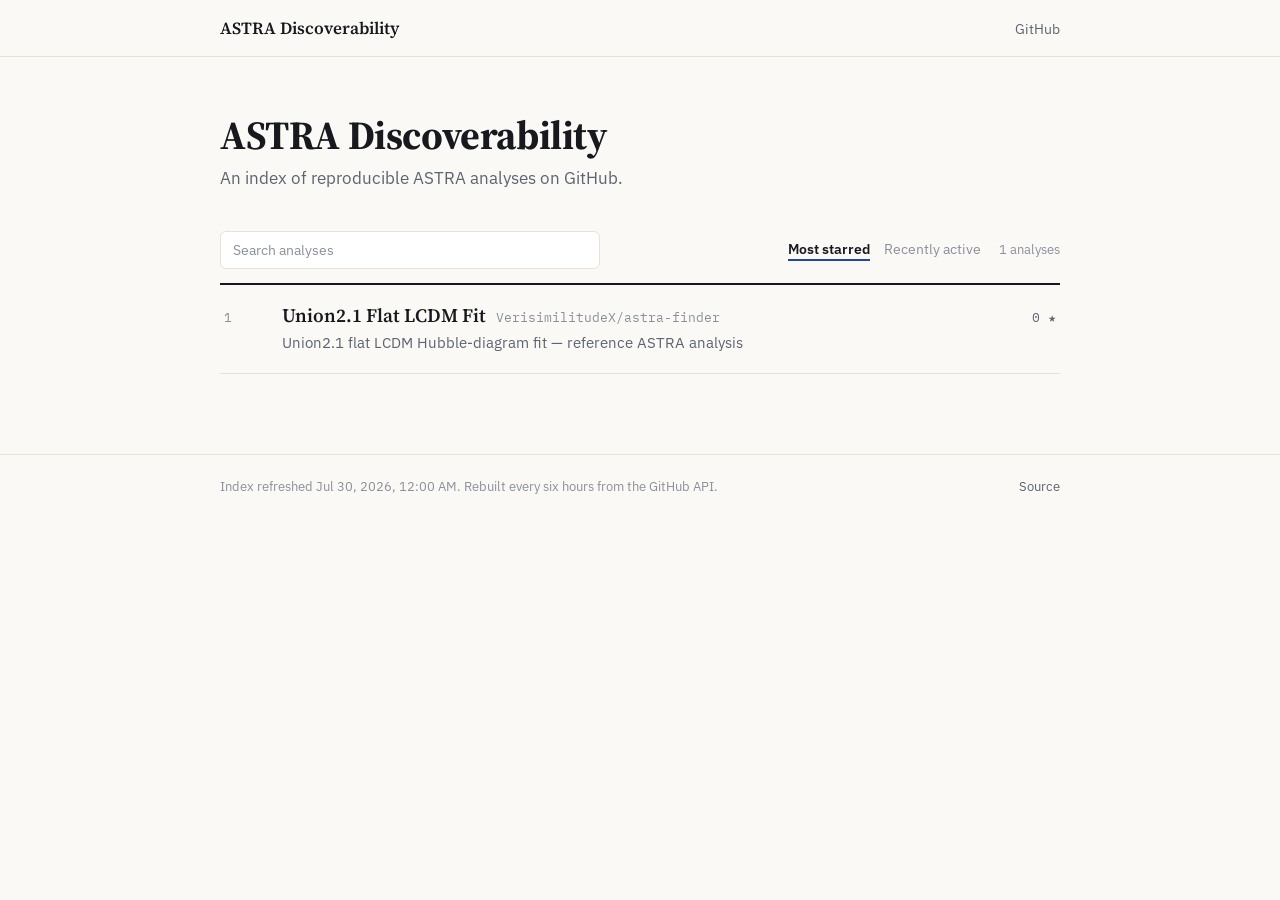
==== commit b277fbfd: "Editorial redesign: ASTRA Discoverability with expandable rows Replace the dark terminal look with a" ====
--- a/site/index.html
+++ b/site/index.html
@@ -3,64 +3,50 @@
 <head>
   <meta charset="utf-8">
   <meta name="viewport" content="width=device-width, initial-scale=1">
-  <title>ASTRA Finder — every ASTRA analysis on GitHub</title>
-  <meta name="description" content="A sweep of GitHub for every public repository carrying an astra.yaml at its root — reproducible, decision-tracked scientific analyses.">
+  <title>ASTRA Discoverability</title>
+  <meta name="description" content="An index of reproducible ASTRA analyses on GitHub.">
   <link rel="preconnect" href="https://fonts.googleapis.com">
   <link rel="preconnect" href="https://fonts.gstatic.com" crossorigin>
-  <link href="https://fonts.googleapis.com/css2?family=IBM+Plex+Mono:wght@400;500;600&family=IBM+Plex+Sans:wght@400;500;600&display=swap" rel="stylesheet">
+  <link href="https://fonts.googleapis.com/css2?family=Source+Serif+4:opsz,wght@8..60,400;8..60,600;8..60,700&family=IBM+Plex+Sans:wght@400;500;600&family=IBM+Plex+Mono:wght@400;500&display=swap" rel="stylesheet">
   <link rel="stylesheet" href="style.css">
-  <link rel="icon" href="data:image/svg+xml,<svg xmlns='http://www.w3.org/2000/svg' viewBox='0 0 16 16'><text y='13' font-size='13'>✴</text></svg>">
 </head>
 <body>
   <header class="site-header">
     <div class="header-inner">
-      <a class="wordmark" href="./"><span class="wordmark-glyph">✴</span> astra-finder</a>
+      <a class="wordmark" href="./">ASTRA Discoverability</a>
       <nav class="header-nav">
-        <a href="#observations">Index</a>
-        <a href="https://github.com/VerisimilitudeX/astra-finder" target="_blank" rel="noopener">Source</a>
+        <a href="https://github.com/VerisimilitudeX/astra-finder" target="_blank" rel="noopener">GitHub</a>
       </nav>
     </div>
   </header>
 
   <main class="page">
-    <section class="hero">
-      <pre class="ascii" aria-label="ASTRA">
- █████╗ ███████╗████████╗██████╗  █████╗
-██╔══██╗██╔════╝╚══██╔══╝██╔══██╗██╔══██╗
-███████║███████╗   ██║   ██████╔╝███████║
-██╔══██║╚════██║   ██║   ██╔══██╗██╔══██║
-██║  ██║███████║   ██║   ██║  ██║██║  ██║
-╚═╝  ╚═╝╚══════╝   ╚═╝   ╚═╝  ╚═╝╚═╝  ╚═╝</pre>
-      <p class="hero-tagline">// every astra analysis on github</p>
+    <section class="intro">
+      <h1>ASTRA Discoverability</h1>
+      <p class="intro-sub">An index of reproducible ASTRA analyses on GitHub.</p>
     </section>
 
-    <section class="board" id="observations">
-      <div class="board-bar">
-        <div class="tabs" role="tablist">
-          <button class="tab active" data-sort="stars" role="tab" aria-selected="true">most starred</button>
-          <button class="tab" data-sort="updated" role="tab" aria-selected="false">recently active</button>
+    <section class="board" id="index">
+      <div class="controls">
+        <input type="search" id="search" placeholder="Search analyses" autocomplete="off" spellcheck="false">
+        <div class="controls-right">
+          <div class="sorts" role="tablist">
+            <button class="sort active" data-sort="stars" role="tab" aria-selected="true">Most starred</button>
+            <button class="sort" data-sort="updated" role="tab" aria-selected="false">Recently active</button>
+          </div>
+          <span class="count"><span id="count-all">0</span> analyses</span>
         </div>
-        <span class="board-count"><span id="count-all">0</span> analyses indexed</span>
-      </div>
-
-      <div class="search-wrap">
-        <span class="search-prompt" aria-hidden="true">❯</span>
-        <input type="search" id="search" placeholder="filter by name, owner, or topic…" autocomplete="off" spellcheck="false">
       </div>
 
       <ol class="rows" id="rows"></ol>
-      <p class="empty" id="empty" hidden>no analyses match — clear the filter to see the full index.</p>
+      <p class="empty" id="empty" hidden>Nothing matches that search.</p>
     </section>
   </main>
 
   <footer class="site-footer">
     <div class="footer-inner">
-      <span>index refreshed <span id="refreshed">—</span> · resweeps every 6h via the GitHub API</span>
-      <span class="footer-links">
-        <a href="https://github.com/VerisimilitudeX/astra-finder/blob/master/astra.yaml" target="_blank" rel="noopener">example astra.yaml</a>
-        <a href="https://github.com/search?q=filename%3Aastra.yaml+path%3A%2F&type=code" target="_blank" rel="noopener">raw search</a>
-        <a href="https://github.com/VerisimilitudeX/astra-finder" target="_blank" rel="noopener">github</a>
-      </span>
+      <span>Index refreshed <span id="refreshed">—</span>. Rebuilt every six hours from the GitHub API.</span>
+      <a href="https://github.com/VerisimilitudeX/astra-finder" target="_blank" rel="noopener">Source</a>
     </div>
   </footer>
 
--- a/site/style.css
+++ b/site/style.css
@@ -1,85 +1,59 @@
-/* ASTRA Finder — observatory-terminal aesthetic.
-   Deep-space navy, amber signal accent, IBM Plex type. */
+/* ASTRA Discoverability — quiet editorial design.
+   Paper background, ink text, serif headings, one restrained accent. */
 :root {
-  --bg: #0a0e17;
-  --panel: #0f1522;
-  --panel-2: #131b2c;
-  --ink: #e8edf4;
-  --muted: #8b96a8;
-  --faint: #5b6678;
-  --line: #1d2537;
-  --accent: #ffb454;
-  --accent-dim: #8a6a3a;
-  --cyan: #6cd3ff;
+  --paper: #faf9f6;
+  --ink: #17191e;
+  --muted: #5d6470;
+  --faint: #8a909b;
+  --line: #e5e2da;
+  --panel: #f1efe8;
+  --accent: #23479f;
+  --serif: "Source Serif 4", Georgia, serif;
+  --sans: "IBM Plex Sans", ui-sans-serif, system-ui, sans-serif;
   --mono: "IBM Plex Mono", ui-monospace, SFMono-Regular, Menlo, monospace;
-  --sans: "IBM Plex Sans", ui-sans-serif, system-ui, sans-serif;
 }
 
 * { box-sizing: border-box; }
 
-html { color-scheme: dark; scroll-behavior: smooth; }
+html { scroll-behavior: smooth; }
 
 body {
   margin: 0;
+  background: var(--paper);
   color: var(--ink);
   font-family: var(--sans);
   font-size: 16px;
   line-height: 1.55;
   -webkit-font-smoothing: antialiased;
-  background:
-    radial-gradient(1px 1px at 12% 18%, #ffffff66 0, transparent 100%),
-    radial-gradient(1px 1px at 34% 62%, #ffffff40 0, transparent 100%),
-    radial-gradient(1.5px 1.5px at 58% 30%, #ffffff4d 0, transparent 100%),
-    radial-gradient(1px 1px at 71% 74%, #ffffff33 0, transparent 100%),
-    radial-gradient(1px 1px at 86% 12%, #ffffff59 0, transparent 100%),
-    radial-gradient(1.5px 1.5px at 93% 51%, #ffffff35 0, transparent 100%),
-    radial-gradient(1px 1px at 22% 88%, #ffffff38 0, transparent 100%),
-    radial-gradient(900px 420px at 50% -10%, #16213a 0, transparent 70%),
-    var(--bg);
-  background-attachment: fixed;
 }
 
 a { color: inherit; text-decoration: none; }
 
-code { font-family: var(--mono); }
-
 /* ---------- header ---------- */
 
 .site-header {
-  position: sticky;
-  top: 0;
-  z-index: 50;
   border-bottom: 1px solid var(--line);
-  background: color-mix(in srgb, var(--bg) 86%, transparent);
-  backdrop-filter: blur(6px);
 }
 
 .header-inner {
-  max-width: 1000px;
+  max-width: 880px;
   margin: 0 auto;
   display: flex;
-  height: 52px;
+  height: 56px;
   align-items: center;
   justify-content: space-between;
   padding: 0 20px;
 }
 
 .wordmark {
-  font-family: var(--mono);
+  font-family: var(--serif);
   font-weight: 600;
-  font-size: 15px;
-  letter-spacing: 0.02em;
-}
-
-.wordmark-glyph { color: var(--accent); margin-right: 2px; }
-
-.header-nav { display: flex; gap: 22px; }
+  font-size: 17px;
+}
 
 .header-nav a {
-  font-family: var(--mono);
-  font-size: 13px;
-  color: var(--muted);
-  transition: color 0.15s ease;
+  font-size: 14px;
+  color: var(--muted);
 }
 
 .header-nav a:hover { color: var(--accent); }
@@ -87,134 +61,122 @@
 /* ---------- layout ---------- */
 
 .page {
-  max-width: 1000px;
+  max-width: 880px;
   margin: 0 auto;
-  padding: 56px 20px 88px;
-}
-
-/* ---------- hero ---------- */
-
-.hero { padding-bottom: 44px; }
-
-.ascii {
-  margin: 0 0 10px;
-  font-family: var(--mono);
-  font-size: 14px;
-  line-height: 1.22;
-  letter-spacing: -1px;
-  color: var(--accent);
-  text-shadow: 0 0 22px rgba(255, 180, 84, 0.28);
-  white-space: pre;
-  user-select: none;
-  animation: fade-up 0.5s ease both;
-}
-
-.hero-tagline {
+  padding: 56px 20px 80px;
+}
+
+/* ---------- intro ---------- */
+
+.intro { margin-bottom: 40px; }
+
+.intro h1 {
+  margin: 0 0 8px;
+  font-family: var(--serif);
+  font-weight: 700;
+  font-size: 40px;
+  line-height: 1.1;
+  letter-spacing: -0.01em;
+}
+
+.intro-sub {
   margin: 0;
-  font-family: var(--mono);
-  font-size: 14px;
-  color: var(--faint);
-  letter-spacing: 0.04em;
-  animation: fade-up 0.5s ease 0.07s both;
-}
-
-/* ---------- board ---------- */
-
-.board-bar {
+  font-size: 17px;
+  color: var(--muted);
+}
+
+/* ---------- controls ---------- */
+
+.controls {
+  display: flex;
+  align-items: center;
+  justify-content: space-between;
+  gap: 20px;
+  flex-wrap: wrap;
+  padding-bottom: 14px;
+  border-bottom: 2px solid var(--ink);
+}
+
+#search {
+  flex: 1;
+  min-width: 220px;
+  max-width: 380px;
+  background: #fff;
+  border: 1px solid var(--line);
+  border-radius: 6px;
+  color: var(--ink);
+  font-family: var(--sans);
+  font-size: 14px;
+  padding: 9px 12px;
+  outline: none;
+}
+
+#search::placeholder { color: var(--faint); }
+
+#search:focus { border-color: var(--accent); }
+
+.controls-right {
   display: flex;
   align-items: baseline;
-  justify-content: space-between;
-  gap: 16px;
-  margin-bottom: 14px;
-  flex-wrap: wrap;
-}
-
-.tabs { display: flex; gap: 18px; }
-
-.tab {
+  gap: 18px;
+}
+
+.sorts { display: flex; gap: 14px; }
+
+.sort {
   background: none;
   border: 0;
   padding: 0;
-  font-family: var(--mono);
-  font-size: 13px;
-  letter-spacing: 0.02em;
+  font-family: var(--sans);
+  font-size: 14px;
   color: var(--faint);
   cursor: pointer;
-  transition: color 0.15s ease;
-}
-
-.tab::before { content: "[ "; opacity: 0; }
-.tab::after { content: " ]"; opacity: 0; }
-
-.tab:hover { color: var(--muted); }
-
-.tab.active { color: var(--accent); }
-.tab.active::before, .tab.active::after { opacity: 1; }
-
-.board-count {
-  font-family: var(--mono);
-  font-size: 12px;
-  color: var(--faint);
-}
-
-.board-count span { color: var(--cyan); }
-
-.search-wrap {
-  position: relative;
-  margin-bottom: 6px;
-}
-
-.search-prompt {
-  position: absolute;
-  left: 14px;
-  top: 50%;
-  transform: translateY(-50%);
-  font-family: var(--mono);
-  color: var(--accent);
-  pointer-events: none;
-}
-
-#search {
-  width: 100%;
-  background: var(--panel);
-  border: 1px solid var(--line);
-  border-radius: 4px;
+}
+
+.sort:hover { color: var(--ink); }
+
+.sort.active {
   color: var(--ink);
-  font-family: var(--mono);
-  font-size: 14px;
-  padding: 11px 14px 11px 34px;
-  outline: none;
-  transition: border-color 0.15s ease;
-}
-
-#search::placeholder { color: var(--faint); }
-
-#search:focus { border-color: var(--accent-dim); }
+  font-weight: 600;
+  text-decoration: underline;
+  text-underline-offset: 5px;
+  text-decoration-color: var(--accent);
+  text-decoration-thickness: 2px;
+}
+
+.count {
+  font-size: 13px;
+  color: var(--faint);
+  font-variant-numeric: tabular-nums;
+}
 
 /* ---------- rows ---------- */
 
 .rows { list-style: none; margin: 0; padding: 0; }
+
+.entry { border-bottom: 1px solid var(--line); }
 
 .row {
   display: grid;
   grid-template-columns: 44px 1fr auto;
   gap: 14px;
-  padding: 15px 12px 15px 9px;
-  border-bottom: 1px solid var(--line);
-  border-left: 3px solid transparent;
-  transition: background 0.15s ease, border-left-color 0.15s ease;
-}
-
-.row:hover {
-  background: color-mix(in srgb, var(--panel) 65%, transparent);
-  border-left-color: var(--accent);
-}
+  align-items: baseline;
+  width: 100%;
+  padding: 18px 4px;
+  background: none;
+  border: 0;
+  font: inherit;
+  color: inherit;
+  text-align: left;
+  cursor: pointer;
+}
+
+.row:hover .row-name { color: var(--accent); }
 
 .row-rank {
   font-family: var(--mono);
   font-size: 13px;
-  color: var(--accent-dim);
-  padding-top: 2px;
+  color: var(--faint);
 }
 
 .row-main { min-width: 0; }
@@ -228,19 +190,22 @@
 
 .row-name {
   margin: 0;
-  font-size: 16px;
+  font-family: var(--serif);
   font-weight: 600;
+  font-size: 19px;
+  line-height: 1.3;
+  transition: color 0.12s ease;
 }
 
 .row-repo {
   font-family: var(--mono);
-  font-size: 13px;
+  font-size: 12.5px;
   color: var(--faint);
 }
 
 .row-desc {
-  margin: 3px 0 0;
-  font-size: 14px;
+  margin: 4px 0 0;
+  font-size: 14.5px;
   color: var(--muted);
   overflow: hidden;
   display: -webkit-box;
@@ -248,92 +213,136 @@
   -webkit-box-orient: vertical;
 }
 
-.row-meta {
+.entry.open .row-desc { display: none; }
+
+.row-stat {
+  font-family: var(--mono);
+  font-size: 13px;
+  color: var(--muted);
+  white-space: nowrap;
+  font-variant-numeric: tabular-nums;
+}
+
+/* ---------- detail (expanded) ---------- */
+
+.detail {
+  margin: 0 4px 20px 62px;
+  padding: 18px 20px;
+  background: var(--panel);
+  border-radius: 8px;
+}
+
+.detail-desc {
+  margin: 0 0 16px;
+  font-size: 15px;
+  color: var(--ink);
+  max-width: 60ch;
+}
+
+.detail-section { margin-bottom: 16px; }
+
+.detail-label {
+  display: block;
+  margin-bottom: 6px;
+  font-size: 11.5px;
+  font-weight: 600;
+  letter-spacing: 0.08em;
+  text-transform: uppercase;
+  color: var(--faint);
+}
+
+.outputs { list-style: none; margin: 0; padding: 0; }
+
+.outputs li {
+  display: flex;
+  justify-content: space-between;
+  gap: 16px;
+  padding: 5px 0;
+  border-bottom: 1px solid var(--line);
+  font-size: 14px;
+  max-width: 480px;
+}
+
+.outputs li:last-child { border-bottom: 0; }
+
+.output-type {
+  font-family: var(--mono);
+  font-size: 12px;
+  color: var(--faint);
+}
+
+.tag-list { display: flex; gap: 8px; flex-wrap: wrap; }
+
+.tag {
+  font-family: var(--mono);
+  font-size: 12px;
+  color: var(--muted);
+  background: #fff;
+  border: 1px solid var(--line);
+  border-radius: 999px;
+  padding: 2px 10px;
+  cursor: pointer;
+}
+
+.tag:hover { border-color: var(--accent); color: var(--accent); }
+
+.detail-foot {
   display: flex;
   align-items: center;
-  gap: 8px;
-  flex-wrap: wrap;
-  margin-top: 7px;
-}
-
-.chip {
-  font-family: var(--mono);
-  font-size: 11px;
-  color: var(--cyan);
-  background: color-mix(in srgb, var(--cyan) 9%, transparent);
-  border: 1px solid color-mix(in srgb, var(--cyan) 25%, transparent);
-  border-radius: 3px;
-  padding: 1px 7px;
-  cursor: pointer;
-  transition: background 0.15s ease;
-}
-
-.chip:hover { background: color-mix(in srgb, var(--cyan) 18%, transparent); }
-
-.spec-note {
-  font-family: var(--mono);
-  font-size: 11px;
-  color: var(--faint);
-}
-
-.row-stat {
-  font-family: var(--mono);
-  font-size: 13px;
-  color: var(--ink);
-  text-align: right;
-  padding-top: 2px;
-  white-space: nowrap;
-}
-
-.row-stat .unit { color: var(--accent); margin-left: 3px; }
-
-.empty {
-  padding: 44px 0;
-  text-align: center;
-  font-family: var(--mono);
-  font-size: 13px;
-  color: var(--faint);
-}
-
-/* ---------- footer ---------- */
-
-.site-footer {
-  border-top: 1px solid var(--line);
-}
-
-.footer-inner {
-  max-width: 1000px;
-  margin: 0 auto;
-  padding: 26px 20px 40px;
-  display: flex;
   justify-content: space-between;
   gap: 16px;
   flex-wrap: wrap;
-  font-family: var(--mono);
-  font-size: 12px;
-  color: var(--faint);
-}
-
-.footer-links { display: flex; gap: 18px; }
-
-.footer-links a { color: var(--muted); transition: color 0.15s ease; }
-
-.footer-links a:hover { color: var(--accent); }
-
-/* ---------- motion ---------- */
-
-@keyframes fade-up {
-  from { opacity: 0; transform: translateY(8px); }
-  to { opacity: 1; transform: none; }
-}
-
-@media (prefers-reduced-motion: reduce) {
-  .ascii, .hero-tagline { animation: none; }
-}
+  margin-top: 4px;
+}
+
+.detail-meta {
+  font-size: 13px;
+  color: var(--faint);
+}
+
+.repo-link {
+  display: inline-block;
+  background: var(--accent);
+  color: #fff;
+  font-size: 14px;
+  font-weight: 500;
+  padding: 8px 16px;
+  border-radius: 6px;
+}
+
+.repo-link:hover { background: #1b3a85; }
+
+.empty {
+  padding: 48px 0;
+  text-align: center;
+  font-size: 14px;
+  color: var(--faint);
+}
+
+/* ---------- footer ---------- */
+
+.site-footer { border-top: 1px solid var(--line); }
+
+.footer-inner {
+  max-width: 880px;
+  margin: 0 auto;
+  padding: 22px 20px 40px;
+  display: flex;
+  justify-content: space-between;
+  gap: 16px;
+  flex-wrap: wrap;
+  font-size: 13px;
+  color: var(--faint);
+}
+
+.footer-inner a { color: var(--muted); }
+
+.footer-inner a:hover { color: var(--accent); }
 
 /* ---------- responsive ---------- */
 
 @media (max-width: 640px) {
-  .ascii { font-size: 8.5px; }
+  .intro h1 { font-size: 30px; }
   .row { grid-template-columns: 30px 1fr auto; gap: 10px; }
-}
+  .detail { margin-left: 4px; }
+}
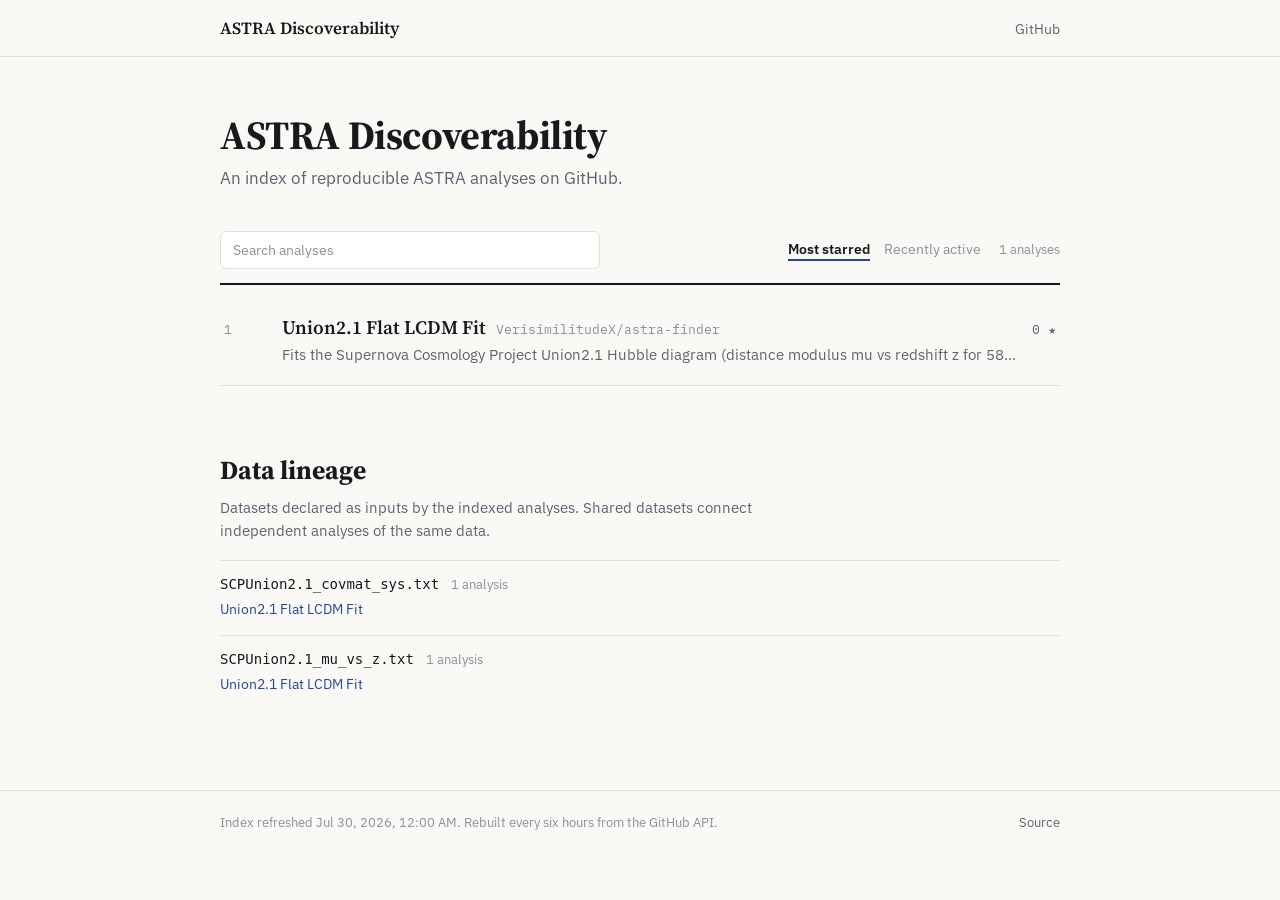
==== commit 98b851b8: "Add findings, data lineage, verification badges; harden indexer The indexer now survives transient A" ====
--- a/site/index.html
+++ b/site/index.html
@@ -38,8 +38,15 @@
         </div>
       </div>
 
+      <p class="filter-note" id="filter-note"></p>
       <ol class="rows" id="rows"></ol>
       <p class="empty" id="empty" hidden>Nothing matches that search.</p>
+    </section>
+
+    <section class="lineage" id="data">
+      <h2 class="lineage-title">Data lineage</h2>
+      <p class="lineage-sub">Datasets declared as inputs by the indexed analyses. Shared datasets connect independent analyses of the same data.</p>
+      <div id="lineage"></div>
     </section>
   </main>
 
--- a/site/style.css
+++ b/site/style.css
@@ -319,6 +319,158 @@
   color: var(--faint);
 }
 
+.filter-note {
+  margin: 12px 0 0;
+  font-size: 13.5px;
+  color: var(--muted);
+}
+
+.clear-filter {
+  background: none;
+  border: 1px solid var(--line);
+  border-radius: 999px;
+  padding: 1px 10px;
+  margin-left: 8px;
+  font-family: var(--sans);
+  font-size: 12px;
+  color: var(--muted);
+  cursor: pointer;
+}
+
+.clear-filter:hover { color: var(--accent); border-color: var(--accent); }
+
+.row-finding {
+  margin: 4px 0 0;
+  font-size: 13.5px;
+  color: var(--accent);
+  overflow: hidden;
+  display: -webkit-box;
+  -webkit-line-clamp: 1;
+  -webkit-box-orient: vertical;
+}
+
+.findings { list-style: none; margin: 0; padding: 0; max-width: 62ch; }
+
+.findings li { padding: 6px 0; border-bottom: 1px solid var(--line); }
+
+.findings li:last-child { border-bottom: 0; }
+
+.finding-label {
+  display: block;
+  font-weight: 600;
+  font-size: 14.5px;
+}
+
+.finding-claim {
+  display: block;
+  margin-top: 2px;
+  font-size: 13.5px;
+  color: var(--muted);
+}
+
+.siblings { font-size: 14px; }
+
+.link-btn {
+  background: none;
+  border: 0;
+  padding: 0;
+  font: inherit;
+  font-size: 14px;
+  color: var(--accent);
+  cursor: pointer;
+}
+
+.link-btn:hover { text-decoration: underline; text-underline-offset: 3px; }
+
+.sep { color: var(--faint); margin: 0 8px; }
+
+.badge-embed {
+  display: flex;
+  align-items: center;
+  gap: 10px;
+  flex-wrap: wrap;
+}
+
+.badge-embed img { display: block; }
+
+.badge-embed code {
+  font-size: 11.5px;
+  color: var(--muted);
+  background: #fff;
+  border: 1px solid var(--line);
+  border-radius: 4px;
+  padding: 4px 8px;
+  max-width: 420px;
+  overflow: hidden;
+  text-overflow: ellipsis;
+  white-space: nowrap;
+}
+
+.copy-badge {
+  background: none;
+  border: 1px solid var(--line);
+  border-radius: 4px;
+  padding: 3px 10px;
+  font-family: var(--sans);
+  font-size: 12px;
+  color: var(--muted);
+  cursor: pointer;
+}
+
+.copy-badge:hover { color: var(--accent); border-color: var(--accent); }
+
+/* ---------- lineage ---------- */
+
+.lineage { margin-top: 64px; }
+
+.lineage-title {
+  margin: 0 0 6px;
+  font-family: var(--serif);
+  font-weight: 700;
+  font-size: 26px;
+}
+
+.lineage-sub {
+  margin: 0 0 18px;
+  font-size: 15px;
+  color: var(--muted);
+  max-width: 60ch;
+}
+
+.dataset-row {
+  padding: 14px 0;
+  border-top: 1px solid var(--line);
+}
+
+.dataset-head {
+  display: flex;
+  align-items: baseline;
+  gap: 12px;
+  flex-wrap: wrap;
+}
+
+.dataset-name {
+  background: none;
+  border: 0;
+  padding: 0;
+  font-family: var(--mono);
+  font-size: 14px;
+  font-weight: 500;
+  color: var(--ink);
+  cursor: pointer;
+}
+
+.dataset-name:hover { color: var(--accent); }
+
+.dataset-count {
+  font-size: 13px;
+  color: var(--faint);
+}
+
+.dataset-uses { margin-top: 4px; font-size: 14px; }
+
+.lineage-empty { font-size: 14px; color: var(--faint); }
+
 /* ---------- footer ---------- */
 
 .site-footer { border-top: 1px solid var(--line); }
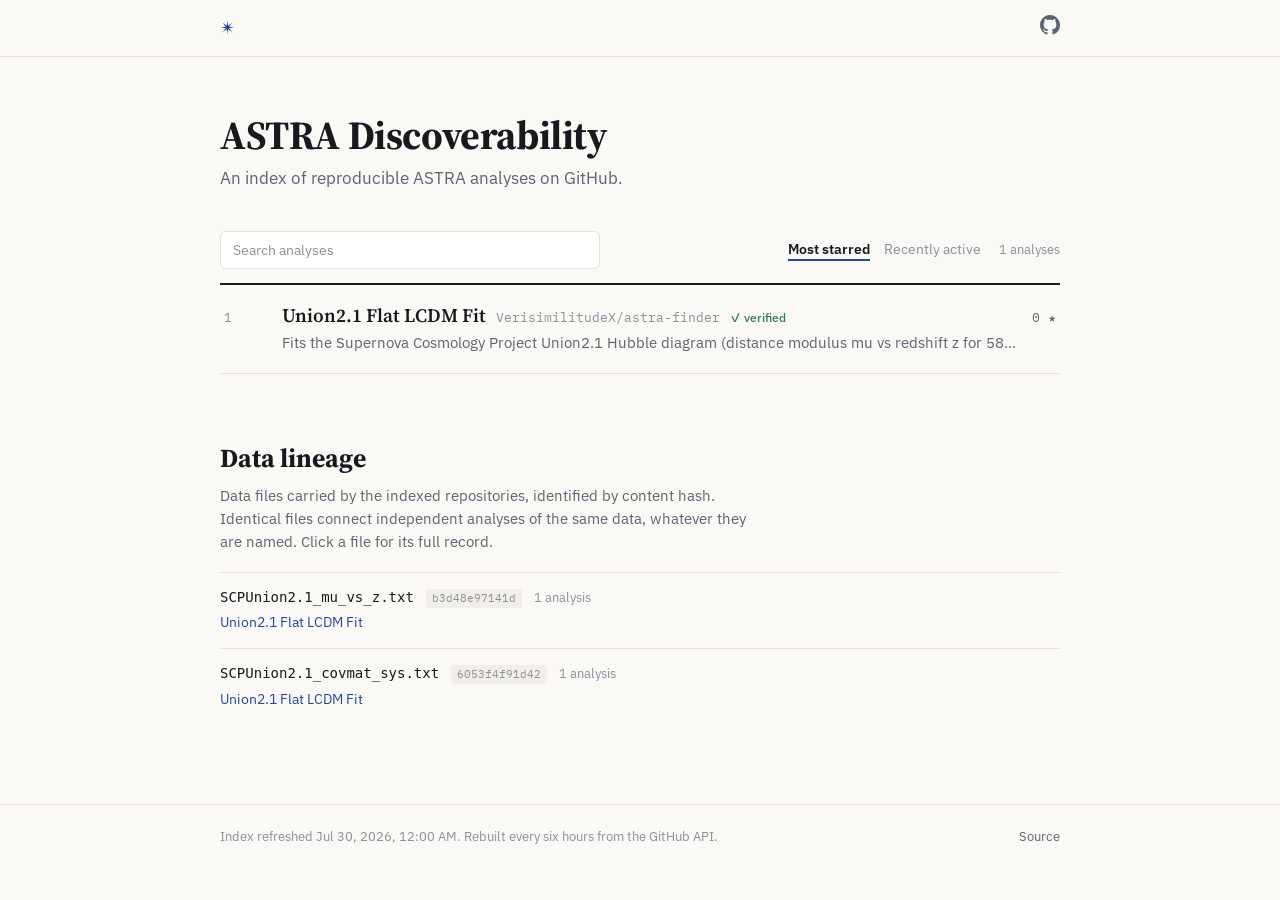
==== commit 32cce004: "Content-addressed dataset pages, real ASTRA validation, header cleanup Every declared data file (and" ====
--- a/site/index.html
+++ b/site/index.html
@@ -13,9 +13,11 @@
 <body>
   <header class="site-header">
     <div class="header-inner">
-      <a class="wordmark" href="./">ASTRA Discoverability</a>
+      <a class="header-mark" href="./" aria-label="ASTRA Discoverability home">✴</a>
       <nav class="header-nav">
-        <a href="https://github.com/VerisimilitudeX/astra-finder" target="_blank" rel="noopener">GitHub</a>
+        <a href="https://github.com/VerisimilitudeX/astra-finder" target="_blank" rel="noopener" aria-label="GitHub repository">
+          <svg viewBox="0 0 16 16" width="20" height="20" aria-hidden="true"><path fill="currentColor" d="M8 0C3.58 0 0 3.58 0 8c0 3.54 2.29 6.53 5.47 7.59.4.07.55-.17.55-.38 0-.19-.01-.82-.01-1.49-2.01.37-2.53-.49-2.69-.94-.09-.23-.48-.94-.82-1.13-.28-.15-.68-.52-.01-.53.63-.01 1.08.58 1.23.82.72 1.21 1.87.87 2.33.66.07-.52.28-.87.51-1.07-1.78-.2-3.64-.89-3.64-3.95 0-.87.31-1.59.82-2.15-.08-.2-.36-1.02.08-2.12 0 0 .67-.21 2.2.82.64-.18 1.32-.27 2-.27s1.36.09 2 .27c1.53-1.04 2.2-.82 2.2-.82.44 1.1.16 1.92.08 2.12.51.56.82 1.27.82 2.15 0 3.07-1.87 3.75-3.65 3.95.29.25.54.73.54 1.48 0 1.07-.01 1.93-.01 2.2 0 .21.15.46.55.38A8.01 8.01 0 0 0 16 8c0-4.42-3.58-8-8-8"/></svg>
+        </a>
       </nav>
     </div>
   </header>
@@ -38,14 +40,13 @@
         </div>
       </div>
 
-      <p class="filter-note" id="filter-note"></p>
       <ol class="rows" id="rows"></ol>
       <p class="empty" id="empty" hidden>Nothing matches that search.</p>
     </section>
 
     <section class="lineage" id="data">
       <h2 class="lineage-title">Data lineage</h2>
-      <p class="lineage-sub">Datasets declared as inputs by the indexed analyses. Shared datasets connect independent analyses of the same data.</p>
+      <p class="lineage-sub">Data files carried by the indexed repositories, identified by content hash. Identical files connect independent analyses of the same data, whatever they are named. Click a file for its full record.</p>
       <div id="lineage"></div>
     </section>
   </main>
--- a/site/style.css
+++ b/site/style.css
@@ -45,14 +45,14 @@
   padding: 0 20px;
 }
 
-.wordmark {
-  font-family: var(--serif);
-  font-weight: 600;
-  font-size: 17px;
+.header-mark {
+  font-size: 18px;
+  color: var(--accent);
+  line-height: 1;
 }
 
 .header-nav a {
-  font-size: 14px;
+  display: inline-flex;
   color: var(--muted);
 }
 
@@ -319,25 +319,28 @@
   color: var(--faint);
 }
 
-.filter-note {
-  margin: 12px 0 0;
+.verified-mark {
+  font-size: 12px;
+  font-weight: 500;
+  color: #2e7d4f;
+  white-space: nowrap;
+}
+
+.verify-note {
+  margin: 0 0 6px;
   font-size: 13.5px;
   color: var(--muted);
 }
 
-.clear-filter {
-  background: none;
-  border: 1px solid var(--line);
-  border-radius: 999px;
-  padding: 1px 10px;
-  margin-left: 8px;
-  font-family: var(--sans);
+.verify-errors {
+  margin: 0;
+  padding-left: 18px;
+  font-family: var(--mono);
   font-size: 12px;
-  color: var(--muted);
-  cursor: pointer;
-}
-
-.clear-filter:hover { color: var(--accent); border-color: var(--accent); }
+  color: var(--faint);
+}
+
+.verify-errors li { padding: 1px 0; }
 
 .row-finding {
   margin: 4px 0 0;
@@ -458,9 +461,107 @@
   font-weight: 500;
   color: var(--ink);
   cursor: pointer;
-}
-
-.dataset-name:hover { color: var(--accent); }
+  overflow-wrap: anywhere;
+}
+
+.dataset-name:hover { color: var(--accent); text-decoration: underline; text-underline-offset: 3px; }
+
+.dataset-hash {
+  font-family: var(--mono);
+  font-size: 11px;
+  color: var(--faint);
+  background: var(--panel);
+  border-radius: 3px;
+  padding: 1px 6px;
+}
+
+/* ---------- dataset page ---------- */
+
+.crumb { margin: 0 0 24px; font-size: 14px; }
+
+.crumb a { color: var(--muted); }
+
+.crumb a:hover { color: var(--accent); }
+
+.dataset-title {
+  font-family: var(--mono);
+  font-weight: 500;
+  font-size: 26px;
+  overflow-wrap: anywhere;
+}
+
+.hash-line {
+  display: flex;
+  align-items: baseline;
+  gap: 12px;
+  flex-wrap: wrap;
+  margin: 14px 0 0;
+}
+
+.hash {
+  font-size: 13px;
+  color: var(--muted);
+  background: var(--panel);
+  border-radius: 4px;
+  padding: 3px 8px;
+  overflow-wrap: anywhere;
+}
+
+.occ-table {
+  width: 100%;
+  border-collapse: collapse;
+  font-size: 14px;
+}
+
+.occ-table th {
+  text-align: left;
+  font-size: 11.5px;
+  font-weight: 600;
+  letter-spacing: 0.08em;
+  text-transform: uppercase;
+  color: var(--faint);
+  padding: 10px 12px 10px 0;
+  border-bottom: 2px solid var(--ink);
+}
+
+.occ-table td {
+  padding: 12px 12px 12px 0;
+  border-bottom: 1px solid var(--line);
+  vertical-align: top;
+}
+
+.occ-repo {
+  display: block;
+  font-family: var(--mono);
+  font-size: 12px;
+  color: var(--faint);
+}
+
+.occ-path {
+  font-family: var(--mono);
+  font-size: 12.5px;
+  color: var(--muted);
+  overflow-wrap: anywhere;
+}
+
+.role {
+  font-family: var(--mono);
+  font-size: 11.5px;
+  border-radius: 3px;
+  padding: 2px 8px;
+}
+
+.role-input { color: var(--accent); background: #e8edf8; }
+
+.role-output { color: #2e7d4f; background: #e7f0e9; }
+
+.raw-link {
+  color: var(--accent);
+  font-weight: 500;
+  white-space: nowrap;
+}
+
+.raw-link:hover { text-decoration: underline; text-underline-offset: 3px; }
 
 .dataset-count {
   font-size: 13px;
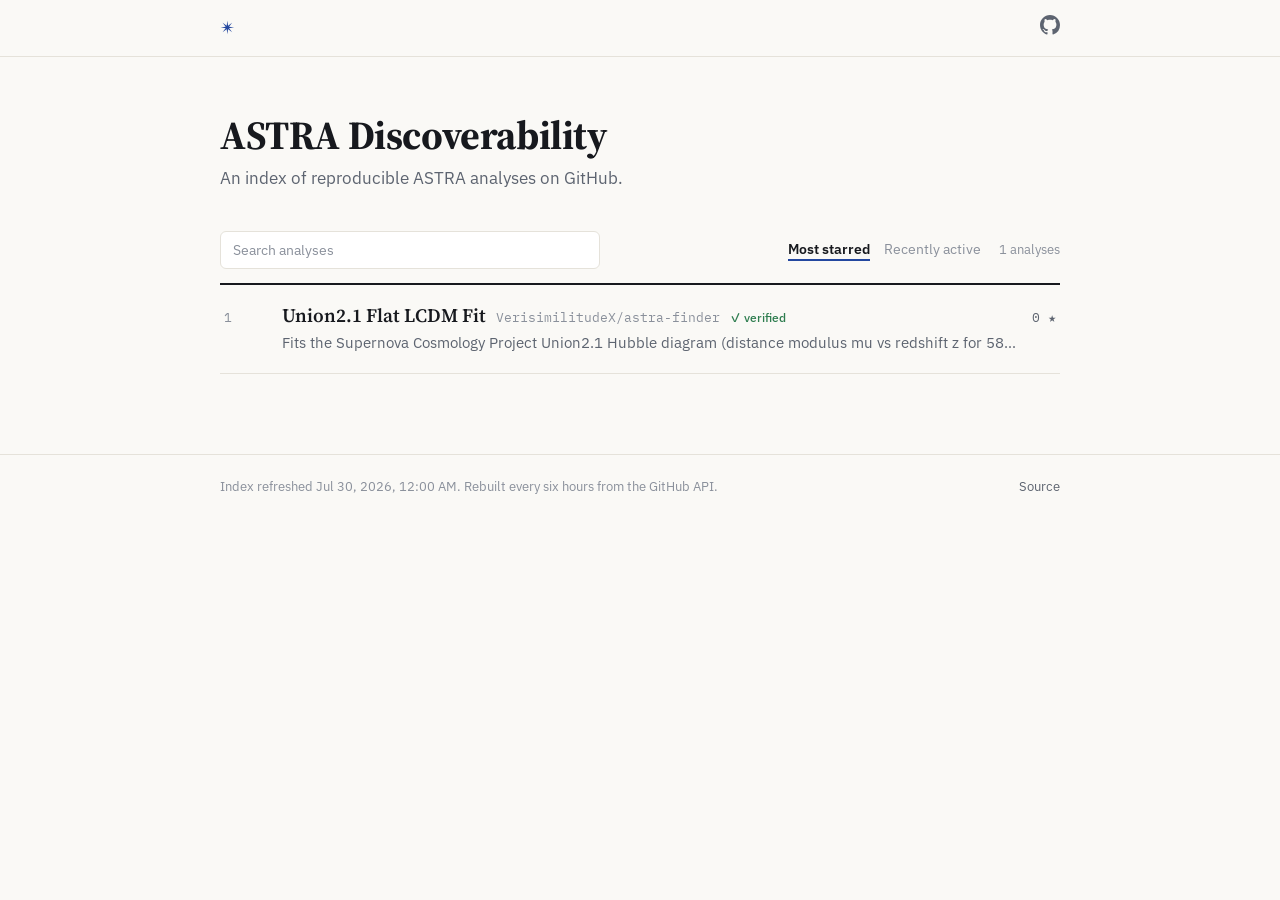
==== commit 5e66c68d: "Move data files into each analysis panel; refine verification checks The standalone Data lineage sec" ====
--- a/site/index.html
+++ b/site/index.html
@@ -43,12 +43,6 @@
       <ol class="rows" id="rows"></ol>
       <p class="empty" id="empty" hidden>Nothing matches that search.</p>
     </section>
-
-    <section class="lineage" id="data">
-      <h2 class="lineage-title">Data lineage</h2>
-      <p class="lineage-sub">Data files carried by the indexed repositories, identified by content hash. Identical files connect independent analyses of the same data, whatever they are named. Click a file for its full record.</p>
-      <div id="lineage"></div>
-    </section>
   </main>
 
   <footer class="site-footer">
--- a/site/style.css
+++ b/site/style.css
@@ -271,6 +271,16 @@
   color: var(--faint);
 }
 
+.datafiles li { max-width: 560px; }
+
+.file-link { color: var(--accent); font-weight: 500; }
+
+.file-link:hover { text-decoration: underline; text-underline-offset: 3px; }
+
+.datafiles .dataset-hash { margin-left: 8px; }
+
+.file-side { display: inline-flex; align-items: center; gap: 10px; }
+
 .tag-list { display: flex; gap: 8px; flex-wrap: wrap; }
 
 .tag {
